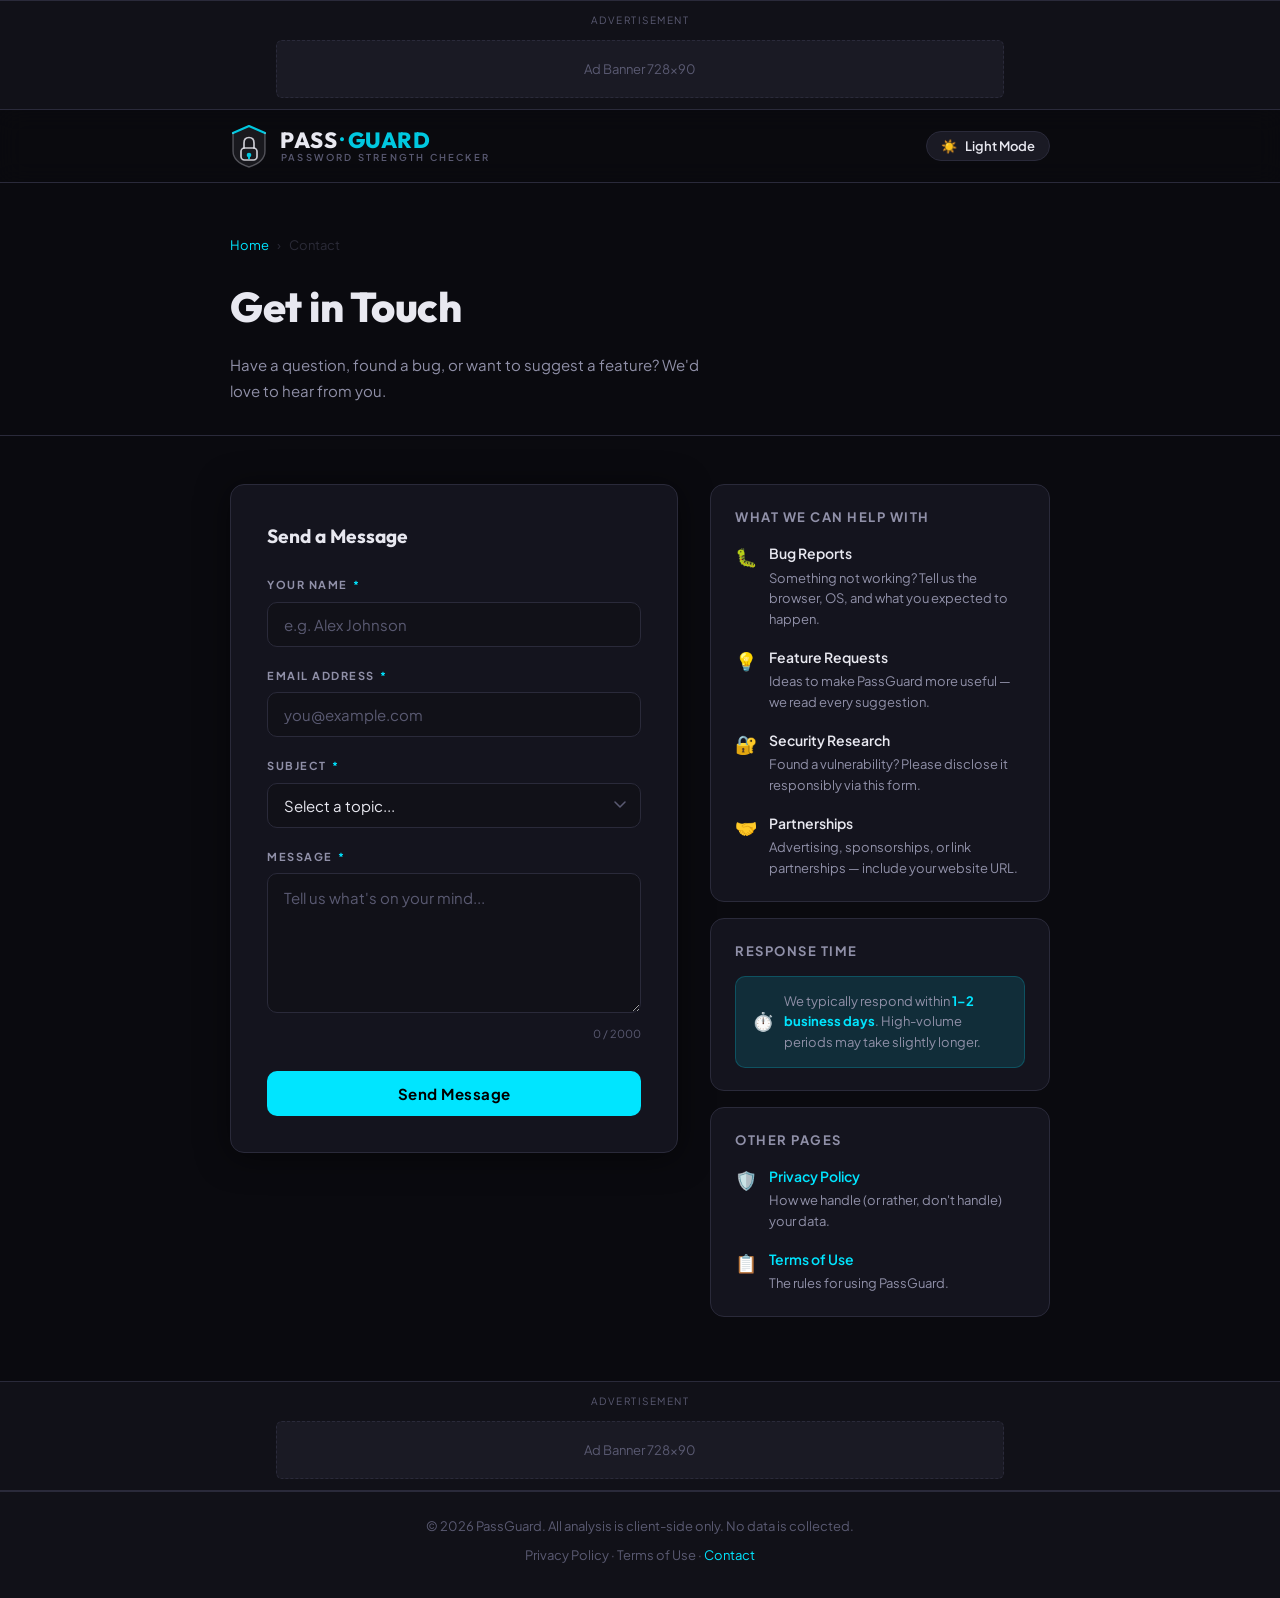
==== contact.html @ 0ef7ff5a "privacy, terms, contact" ====
<!DOCTYPE html>
<html lang="en">
<head>
  <meta charset="UTF-8" />
  <meta name="viewport" content="width=device-width, initial-scale=1.0" />
  <title>Contact – PassGuard Password Strength Checker</title>
  <meta name="description" content="Get in touch with the PassGuard team. Report bugs, suggest features, ask questions about password security, or enquire about partnerships." />
  <meta name="robots" content="index, follow" />
  <link rel="canonical" href="https://yoursite.com/contact.html" />

  <!-- Google Analytics -->
  <script async src="https://www.googletagmanager.com/gtag/js?id=G-XXXXXXXX"></script>
  <script>
    window.dataLayer = window.dataLayer || [];
    function gtag(){dataLayer.push(arguments);}
    gtag('js', new Date());
    gtag('config', 'G-XXXXXXXX');
  </script>

  <!-- Google AdSense -->
  <script async src="https://pagead2.googlesyndication.com/pagead/js/adsbygoogle.js?client=ca-pub-XXXXXXXX" crossorigin="anonymous"></script>

  <link rel="preconnect" href="https://fonts.googleapis.com" />
  <link rel="preconnect" href="https://fonts.gstatic.com" crossorigin />
  <link href="https://fonts.googleapis.com/css2?family=Outfit:wght@400;600;700;800&family=Plus+Jakarta+Sans:wght@400;500;600;700&display=swap" rel="stylesheet" />
  <link rel="icon" type="image/svg+xml" href="favicon.svg" />
  <link rel="stylesheet" href="style.css" />

  <style>
    .page-hero {
      padding: 52px 0 32px;
      border-bottom: 1px solid var(--card-border);
      margin-bottom: 48px;
    }
    .page-hero .breadcrumb {
      display: flex;
      align-items: center;
      gap: 8px;
      font-size: 13px;
      color: var(--text-3);
      margin-bottom: 18px;
      font-family: var(--font-main);
    }
    .page-hero .breadcrumb a { color: var(--accent); text-decoration: none; }
    .page-hero .breadcrumb a:hover { text-decoration: underline; }
    .page-hero .breadcrumb span { opacity: 0.4; }
    .page-title {
      font-family: var(--font-display);
      font-size: clamp(1.8rem, 4vw, 2.6rem);
      font-weight: 800;
      letter-spacing: -0.5px;
      color: var(--text);
      margin-bottom: 12px;
    }
    .page-subtitle {
      font-size: 15px;
      color: var(--text-2);
      max-width: 500px;
      line-height: 1.7;
    }

    .contact-layout {
      display: grid;
      grid-template-columns: 1fr 340px;
      gap: 32px;
      padding-bottom: 64px;
      align-items: start;
    }

    /* ── Contact Form ── */
    .contact-form-card {
      background: var(--card);
      border: 1px solid var(--card-border);
      border-radius: var(--radius);
      padding: 36px;
      box-shadow: var(--shadow);
    }
    .form-title {
      font-family: var(--font-display);
      font-size: 1.2rem;
      font-weight: 700;
      color: var(--text);
      margin-bottom: 24px;
    }
    .form-group {
      margin-bottom: 20px;
    }
    .form-label {
      display: block;
      font-size: 11px;
      font-weight: 700;
      text-transform: uppercase;
      letter-spacing: 1.5px;
      color: var(--text-2);
      font-family: var(--font-mono);
      margin-bottom: 8px;
    }
    .form-label .required { color: var(--accent); margin-left: 2px; }
    .form-input,
    .form-select,
    .form-textarea {
      width: 100%;
      background: var(--bg-2);
      border: 1.5px solid var(--card-border);
      border-radius: 10px;
      padding: 12px 16px;
      font-family: var(--font-main);
      font-size: 15px;
      color: var(--text);
      outline: none;
      transition: border-color 0.2s;
      appearance: none;
      -webkit-appearance: none;
    }
    .form-input::placeholder,
    .form-textarea::placeholder { color: var(--text-3); }
    .form-input:focus,
    .form-select:focus,
    .form-textarea:focus { border-color: var(--accent); }
    .form-textarea {
      resize: vertical;
      min-height: 140px;
      line-height: 1.6;
    }
    .form-select {
      cursor: pointer;
      background-image: url("data:image/svg+xml,%3Csvg xmlns='http://www.w3.org/2000/svg' width='12' height='8' fill='none'%3E%3Cpath d='M1 1l5 5 5-5' stroke='%235a5a72' stroke-width='1.5' stroke-linecap='round' stroke-linejoin='round'/%3E%3C/svg%3E");
      background-repeat: no-repeat;
      background-position: right 14px center;
      padding-right: 36px;
    }
    .form-select option { background: var(--card); color: var(--text); }

    .char-counter {
      font-size: 11px;
      color: var(--text-3);
      text-align: right;
      margin-top: 5px;
      font-family: var(--font-mono);
    }
    .char-counter.warn { color: var(--medium); }

    .form-submit {
      width: 100%;
      margin-top: 8px;
    }

    /* Success state */
    .form-success {
      display: none;
      text-align: center;
      padding: 32px 16px;
      animation: fadeIn 0.4s ease;
    }
    .form-success .success-icon {
      font-size: 48px;
      margin-bottom: 16px;
    }
    .form-success h3 {
      font-family: var(--font-display);
      font-size: 1.3rem;
      font-weight: 700;
      color: var(--text);
      margin-bottom: 10px;
    }
    .form-success p {
      font-size: 14px;
      color: var(--text-2);
      line-height: 1.7;
    }
    @keyframes fadeIn { from { opacity: 0; transform: translateY(8px); } to { opacity: 1; transform: translateY(0); } }

    /* ── Info Sidebar ── */
    .contact-sidebar {
      display: flex;
      flex-direction: column;
      gap: 16px;
    }
    .info-card {
      background: var(--card);
      border: 1px solid var(--card-border);
      border-radius: var(--radius);
      padding: 22px 24px;
    }
    .info-card-title {
      font-size: 13px;
      font-weight: 700;
      text-transform: uppercase;
      letter-spacing: 1.5px;
      color: var(--text-2);
      font-family: var(--font-mono);
      margin-bottom: 14px;
    }
    .info-item {
      display: flex;
      gap: 12px;
      align-items: flex-start;
      margin-bottom: 16px;
    }
    .info-item:last-child { margin-bottom: 0; }
    .info-icon {
      font-size: 18px;
      flex-shrink: 0;
      margin-top: 1px;
    }
    .info-item h4 {
      font-size: 14px;
      font-weight: 600;
      color: var(--text);
      margin-bottom: 3px;
    }
    .info-item p {
      font-size: 13px;
      color: var(--text-2);
      line-height: 1.6;
    }
    .info-item a { color: var(--accent); text-decoration: none; }
    .info-item a:hover { text-decoration: underline; }

    .response-time {
      background: var(--accent-dim);
      border: 1px solid rgba(0, 229, 255, 0.2);
      border-radius: 10px;
      padding: 14px 16px;
      display: flex;
      align-items: center;
      gap: 10px;
    }
    .response-time .rt-icon { font-size: 18px; }
    .response-time p {
      font-size: 13px;
      color: var(--text-2);
      margin: 0;
    }
    .response-time strong { color: var(--accent); }

    /* Responsive */
    @media (max-width: 680px) {
      .contact-layout {
        grid-template-columns: 1fr;
      }
      .contact-form-card { padding: 24px 18px; }
    }
  </style>
</head>
<body data-theme="dark">

  <!-- TOP AD -->
  <div class="ad-container ad-top">
    <div class="ad-label">Advertisement</div>
    <ins class="adsbygoogle" style="display:block" data-ad-client="ca-pub-XXXXXXXX" data-ad-slot="XXXXXXXXXX" data-ad-format="auto" data-full-width-responsive="true"></ins>
    <script>(adsbygoogle = window.adsbygoogle || []).push({});</script>
    <div class="ad-placeholder">Ad Banner 728×90</div>
  </div>

  <!-- HEADER -->
  <header class="site-header">
    <div class="container header-inner">
      <a href="index.html" class="logo" aria-label="PassGuard — go to homepage">
        <svg class="logo-icon-svg" width="38" height="44" viewBox="0 0 38 44" fill="none" xmlns="http://www.w3.org/2000/svg" aria-hidden="true">
          <path d="M3 9 L19 2 L35 9 L35 27 Q35 38 19 43 Q3 38 3 27 Z" fill="currentColor" opacity="0.07"/>
          <path d="M3 9 L19 2 L35 9" stroke="#00c8e0" stroke-width="2.2" stroke-linecap="round" stroke-linejoin="round"/>
          <path d="M3 9 L3 27 Q3 38 19 43 Q35 38 35 27 L35 9" stroke="currentColor" stroke-width="1.4" stroke-linecap="round" opacity="0.3"/>
          <rect x="11" y="24" width="16" height="12" rx="3.5" stroke="currentColor" stroke-width="1.7" stroke-linecap="round" fill="none" opacity="0.85"/>
          <path d="M14 24 L14 19 Q14 13.5 19 13.5 Q24 13.5 24 19 L24 24" stroke="currentColor" stroke-width="1.7" stroke-linecap="round" fill="none" opacity="0.85"/>
          <circle cx="19" cy="31" r="2.3" fill="#00c8e0"/>
          <rect x="18" y="32.5" width="2" height="2.8" rx="1" fill="#00c8e0"/>
        </svg>
        <div class="logo-text-block">
          <div class="logo-wordmark">
            <span class="logo-pass">PASS</span><span class="logo-dot">·</span><span class="logo-guard">GUARD</span>
          </div>
          <div class="logo-tagline">Password Strength Checker</div>
        </div>
      </a>
      <button class="theme-toggle" id="themeToggle" aria-label="Toggle dark/light mode">
        <span class="toggle-icon" id="toggleIcon">☀️</span>
        <span class="toggle-label" id="toggleLabel">Light Mode</span>
      </button>
    </div>
  </header>

  <!-- PAGE HERO -->
  <div class="page-hero">
    <div class="container">
      <div class="breadcrumb">
        <a href="index.html">Home</a>
        <span>›</span>
        <span>Contact</span>
      </div>
      <h1 class="page-title">Get in Touch</h1>
      <p class="page-subtitle">Have a question, found a bug, or want to suggest a feature? We'd love to hear from you.</p>
    </div>
  </div>

  <!-- CONTACT LAYOUT -->
  <main>
    <div class="container contact-layout">

      <!-- FORM -->
      <div class="contact-form-card">
        <h2 class="form-title">Send a Message</h2>

        <!-- The actual form — connects to Formspree, Netlify Forms, or similar -->
        <!-- Replace action="https://formspree.io/f/YOUR_ID" with your form endpoint -->
        <form id="contactForm" action="https://formspree.io/f/YOUR_FORM_ID" method="POST" novalidate>
          <!-- Honeypot anti-spam field (hidden) -->
          <input type="text" name="_gotcha" style="display:none" tabindex="-1" autocomplete="off" />

          <div class="form-group">
            <label class="form-label" for="fname">Your Name <span class="required">*</span></label>
            <input class="form-input" type="text" id="fname" name="name" placeholder="e.g. Alex Johnson" required autocomplete="name" />
          </div>

          <div class="form-group">
            <label class="form-label" for="femail">Email Address <span class="required">*</span></label>
            <input class="form-input" type="email" id="femail" name="email" placeholder="you@example.com" required autocomplete="email" />
          </div>

          <div class="form-group">
            <label class="form-label" for="fsubject">Subject <span class="required">*</span></label>
            <select class="form-select" id="fsubject" name="subject" required>
              <option value="" disabled selected>Select a topic...</option>
              <option value="bug">🐛 Bug Report</option>
              <option value="feature">💡 Feature Suggestion</option>
              <option value="security">🔐 Security Question</option>
              <option value="privacy">🛡️ Privacy Inquiry</option>
              <option value="partnership">🤝 Partnership / Advertising</option>
              <option value="press">📰 Press / Media</option>
              <option value="other">💬 Other</option>
            </select>
          </div>

          <div class="form-group">
            <label class="form-label" for="fmessage">Message <span class="required">*</span></label>
            <textarea class="form-textarea" id="fmessage" name="message" placeholder="Tell us what's on your mind..." required maxlength="2000" oninput="updateCounter(this)"></textarea>
            <div class="char-counter" id="charCounter">0 / 2000</div>
          </div>

          <button type="submit" class="btn btn-primary form-submit" id="submitBtn">
            Send Message
          </button>
        </form>

        <!-- Success message (shown after submission) -->
        <div class="form-success" id="formSuccess">
          <div class="success-icon">✅</div>
          <h3>Message Sent!</h3>
          <p>Thanks for reaching out. We'll get back to you within 1–2 business days.</p>
        </div>
      </div>

      <!-- SIDEBAR -->
      <aside class="contact-sidebar">

        <div class="info-card">
          <div class="info-card-title">What we can help with</div>
          <div class="info-item">
            <span class="info-icon">🐛</span>
            <div>
              <h4>Bug Reports</h4>
              <p>Something not working? Tell us the browser, OS, and what you expected to happen.</p>
            </div>
          </div>
          <div class="info-item">
            <span class="info-icon">💡</span>
            <div>
              <h4>Feature Requests</h4>
              <p>Ideas to make PassGuard more useful — we read every suggestion.</p>
            </div>
          </div>
          <div class="info-item">
            <span class="info-icon">🔐</span>
            <div>
              <h4>Security Research</h4>
              <p>Found a vulnerability? Please disclose it responsibly via this form.</p>
            </div>
          </div>
          <div class="info-item">
            <span class="info-icon">🤝</span>
            <div>
              <h4>Partnerships</h4>
              <p>Advertising, sponsorships, or link partnerships — include your website URL.</p>
            </div>
          </div>
        </div>

        <div class="info-card">
          <div class="info-card-title">Response Time</div>
          <div class="response-time">
            <span class="rt-icon">⏱️</span>
            <p>We typically respond within <strong>1–2 business days</strong>. High-volume periods may take slightly longer.</p>
          </div>
        </div>

        <div class="info-card">
          <div class="info-card-title">Other Pages</div>
          <div class="info-item">
            <span class="info-icon">🛡️</span>
            <div>
              <h4><a href="privacy.html">Privacy Policy</a></h4>
              <p>How we handle (or rather, don't handle) your data.</p>
            </div>
          </div>
          <div class="info-item">
            <span class="info-icon">📋</span>
            <div>
              <h4><a href="terms.html">Terms of Use</a></h4>
              <p>The rules for using PassGuard.</p>
            </div>
          </div>
        </div>

      </aside>

    </div>
  </main>

  <!-- BOTTOM AD -->
  <div class="ad-container ad-bottom">
    <div class="ad-label">Advertisement</div>
    <ins class="adsbygoogle" style="display:block" data-ad-client="ca-pub-XXXXXXXX" data-ad-slot="XXXXXXXXXX" data-ad-format="auto" data-full-width-responsive="true"></ins>
    <script>(adsbygoogle = window.adsbygoogle || []).push({});</script>
    <div class="ad-placeholder">Ad Banner 728×90</div>
  </div>

  <!-- FOOTER -->
  <footer class="site-footer">
    <div class="container footer-inner">
      <p>© <span id="year"></span> PassGuard. All analysis is client-side only. No data is collected.</p>
      <p class="footer-links">
        <a href="privacy.html">Privacy Policy</a> ·
        <a href="terms.html">Terms of Use</a> ·
        <a href="contact.html" style="color: var(--accent);">Contact</a>
      </p>
    </div>
  </footer>

  <script>
    document.getElementById('year').textContent = new Date().getFullYear();

    // Theme toggle
    const themeToggle = document.getElementById('themeToggle');
    const toggleIcon  = document.getElementById('toggleIcon');
    const toggleLabel = document.getElementById('toggleLabel');
    let currentTheme  = localStorage.getItem('theme') || 'dark';
    applyTheme(currentTheme);
    function applyTheme(theme) {
      document.body.setAttribute('data-theme', theme);
      toggleIcon.textContent  = theme === 'light' ? '🌙' : '☀️';
      toggleLabel.textContent = theme === 'light' ? 'Dark Mode' : 'Light Mode';
      currentTheme = theme;
      localStorage.setItem('theme', theme);
    }
    themeToggle.addEventListener('click', () => applyTheme(currentTheme === 'dark' ? 'light' : 'dark'));

    // Character counter
    function updateCounter(el) {
      const counter = document.getElementById('charCounter');
      const len = el.value.length;
      counter.textContent = len + ' / 2000';
      counter.classList.toggle('warn', len > 1800);
    }

    // Form submission — handles Formspree AJAX
    // If you use Netlify Forms, remove this script block and add
    // data-netlify="true" netlify-honeypot="_gotcha" to the <form> tag
    const form = document.getElementById('contactForm');
    const submitBtn = document.getElementById('submitBtn');
    const formSuccess = document.getElementById('formSuccess');

    form.addEventListener('submit', async (e) => {
      e.preventDefault();

      // Basic validation
      const name    = document.getElementById('fname').value.trim();
      const email   = document.getElementById('femail').value.trim();
      const subject = document.getElementById('fsubject').value;
      const message = document.getElementById('fmessage').value.trim();

      if (!name || !email || !subject || !message) {
        alert('Please fill in all required fields.');
        return;
      }
      if (!/^[^\s@]+@[^\s@]+\.[^\s@]+$/.test(email)) {
        alert('Please enter a valid email address.');
        return;
      }

      submitBtn.textContent = 'Sending…';
      submitBtn.disabled = true;

      try {
        const response = await fetch(form.action, {
          method: 'POST',
          body: new FormData(form),
          headers: { 'Accept': 'application/json' }
        });

        if (response.ok) {
          form.style.display = 'none';
          formSuccess.style.display = 'block';
          if (typeof gtag !== 'undefined') {
            gtag('event', 'contact_form_submitted', { event_category: 'engagement', event_label: subject });
          }
        } else {
          throw new Error('Server error');
        }
      } catch {
        submitBtn.textContent = 'Send Message';
        submitBtn.disabled = false;
        alert('Something went wrong. Please try again or email us directly.');
      }
    });
  </script>
</body>
</html>
---- style.css ----
/* ═══════════════════════════════════════
   PASSGUARD — CSS
   Theme: Industrial Precision
   Fonts: Outfit (display) + Plus Jakarta Sans (UI)
═══════════════════════════════════════ */

:root {
  --bg: #0a0a0f;
  --bg-2: #111118;
  --bg-3: #1a1a24;
  --card: #14141e;
  --card-border: #2a2a3a;
  --text: #e8e8f0;
  --text-2: #9090a8;
  --text-3: #5a5a72;
  --accent: #00e5ff;
  --accent-dim: rgba(0, 229, 255, 0.12);
  --accent-glow: rgba(0, 229, 255, 0.35);
  --weak: #ff4757;
  --medium: #ffa502;
  --strong: #2ed573;
  --vstrong: #00e5ff;
  --weak-bg: rgba(255, 71, 87, 0.12);
  --medium-bg: rgba(255, 165, 2, 0.12);
  --strong-bg: rgba(46, 213, 115, 0.12);
  --vstrong-bg: rgba(0, 229, 255, 0.12);
  --shadow: 0 4px 32px rgba(0,0,0,0.5);
  --radius: 14px;
  --font-main: 'Plus Jakarta Sans', sans-serif;
  --font-display: 'Outfit', sans-serif;
  --font-mono: 'Plus Jakarta Sans', sans-serif;
  --transition: 0.2s ease;
}

[data-theme="light"] {
  --bg: #f0f0f8;
  --bg-2: #e8e8f4;
  --bg-3: #dcdcec;
  --card: #ffffff;
  --card-border: #d0d0e4;
  --text: #14141e;
  --text-2: #4a4a5e;
  --text-3: #8a8aa0;
  --accent-dim: rgba(0, 100, 200, 0.08);
  --accent: #0055cc;
  --accent-glow: rgba(0, 85, 204, 0.25);
  --shadow: 0 4px 24px rgba(0,0,0,0.1);
}

*, *::before, *::after { box-sizing: border-box; margin: 0; padding: 0; }

html { scroll-behavior: smooth; }

body {
  font-family: var(--font-main);
  background: var(--bg);
  color: var(--text);
  line-height: 1.6;
  min-height: 100vh;
  transition: background 0.3s ease, color 0.3s ease;
}

.container {
  max-width: 860px;
  margin: 0 auto;
  padding: 0 20px;
}

/* ── AD CONTAINERS ─────────────────── */
.ad-container {
  background: var(--bg-2);
  border-top: 1px solid var(--card-border);
  border-bottom: 1px solid var(--card-border);
  text-align: center;
  padding: 10px 20px;
  min-height: 110px;
  display: flex;
  flex-direction: column;
  align-items: center;
  justify-content: center;
  gap: 6px;
}
.ad-label {
  font-size: 10px;
  text-transform: uppercase;
  letter-spacing: 1.5px;
  color: var(--text-3);
  font-family: var(--font-mono);
}
.ad-placeholder {
  background: var(--bg-3);
  border: 1px dashed var(--card-border);
  padding: 18px 40px;
  color: var(--text-3);
  font-family: var(--font-mono);
  font-size: 13px;
  border-radius: 6px;
  width: 100%;
  max-width: 728px;
}
.ad-container ins { width: 100%; max-width: 728px; }
/* Hide real AdSense when placeholder is showing (remove in production) */
.ad-container ins:empty { display: none; }

/* ── HEADER ────────────────────────── */
.site-header {
  position: sticky;
  top: 0;
  z-index: 100;
  background: rgba(10, 10, 15, 0.9);
  backdrop-filter: blur(12px);
  border-bottom: 1px solid var(--card-border);
}
[data-theme="light"] .site-header {
  background: rgba(240, 240, 248, 0.92);
}
.header-inner {
  display: flex;
  align-items: center;
  justify-content: space-between;
  padding: 14px 20px;
}
.logo {
  display: flex;
  align-items: center;
  gap: 12px;
  cursor: default;
  user-select: none;
  color: var(--text);
  text-decoration: none;
}
.logo-icon-svg {
  color: var(--text);
  flex-shrink: 0;
  display: block;
}
.logo-text-block {
  display: flex;
  flex-direction: column;
  gap: 2px;
  line-height: 1;
}
.logo-wordmark {
  display: flex;
  align-items: baseline;
  gap: 0;
  font-family: var(--font-display);
  font-weight: 800;
  font-size: 22px;
  letter-spacing: 0.5px;
  line-height: 1;
}
.logo-pass  { color: var(--text); }
.logo-dot   { color: #00c8e0; margin: 0 3px; font-size: 20px; line-height: 1; position: relative; top: -1px; }
.logo-guard { color: #00c8e0; }
.logo-tagline {
  font-family: var(--font-main);
  font-size: 9.5px;
  font-weight: 600;
  letter-spacing: 2.2px;
  text-transform: uppercase;
  color: var(--text-3);
  padding-left: 1px;
}
.theme-toggle {
  display: flex;
  align-items: center;
  gap: 8px;
  background: var(--bg-3);
  border: 1px solid var(--card-border);
  border-radius: 50px;
  padding: 6px 14px;
  cursor: pointer;
  color: var(--text);
  font-family: var(--font-main);
  font-size: 13px;
  font-weight: 600;
  transition: var(--transition);
}
.theme-toggle:hover { border-color: var(--accent); }

/* ── HERO ──────────────────────────── */
.hero {
  padding: 52px 0 24px;
  text-align: center;
}
.hero-badge {
  display: inline-block;
  background: var(--accent-dim);
  border: 1px solid var(--accent);
  color: var(--accent);
  font-family: var(--font-mono);
  font-size: 11px;
  letter-spacing: 2px;
  text-transform: uppercase;
  padding: 4px 14px;
  border-radius: 50px;
  margin-bottom: 18px;
}
.hero-title {
  font-size: clamp(2rem, 5vw, 3.2rem);
  font-weight: 800;
  line-height: 1.15;
  letter-spacing: -1px;
  margin-bottom: 16px;
  font-family: var(--font-display);
}
.accent { color: var(--accent); }
.hero-subtitle {
  font-size: 1.05rem;
  color: var(--text-2);
  max-width: 560px;
  margin: 0 auto;
}

/* ── MAIN TOOL CARD ────────────────── */
.main-content { padding: 8px 0 48px; }
.tool-card {
  background: var(--card);
  border: 1px solid var(--card-border);
  border-radius: var(--radius);
  padding: 32px;
  box-shadow: var(--shadow);
}

/* ── INPUT ─────────────────────────── */
.input-label {
  display: block;
  font-size: 12px;
  font-weight: 700;
  text-transform: uppercase;
  letter-spacing: 1.5px;
  color: var(--text-2);
  font-family: var(--font-mono);
  margin-bottom: 10px;
}
.input-wrapper {
  position: relative;
  display: flex;
  align-items: center;
}
.password-input {
  width: 100%;
  background: var(--bg-2);
  border: 1.5px solid var(--card-border);
  border-radius: 10px;
  padding: 14px 50px 14px 16px;
  font-family: var(--font-mono);
  font-size: 16px;
  color: var(--text);
  outline: none;
  transition: border-color 0.2s;
}
.password-input:focus { border-color: var(--accent); }
.password-input::placeholder { color: var(--text-3); }
.icon-btn {
  position: absolute;
  right: 14px;
  background: none;
  border: none;
  cursor: pointer;
  color: var(--text-2);
  padding: 4px;
  transition: color 0.2s;
}
.icon-btn:hover { color: var(--accent); }
.char-count {
  font-family: var(--font-mono);
  font-size: 12px;
  color: var(--text-3);
  margin-top: 6px;
  text-align: right;
}

/* ── STRENGTH METER ────────────────── */
.strength-section {
  margin-top: 24px;
  animation: fadeIn 0.3s ease;
}
@keyframes fadeIn { from { opacity: 0; transform: translateY(8px); } to { opacity: 1; transform: translateY(0); } }
.meter-header {
  display: flex;
  align-items: center;
  justify-content: space-between;
  margin-bottom: 10px;
}
.meter-label {
  font-size: 12px;
  font-weight: 700;
  text-transform: uppercase;
  letter-spacing: 1.5px;
  color: var(--text-2);
  font-family: var(--font-mono);
}
.strength-badge {
  font-family: var(--font-mono);
  font-size: 13px;
  font-weight: 700;
  padding: 3px 12px;
  border-radius: 50px;
  letter-spacing: 1px;
  text-transform: uppercase;
  transition: all 0.3s;
}
.badge-weak   { background: var(--weak-bg);   color: var(--weak);   border: 1px solid var(--weak); }
.badge-medium { background: var(--medium-bg); color: var(--medium); border: 1px solid var(--medium); }
.badge-strong { background: var(--strong-bg); color: var(--strong); border: 1px solid var(--strong); }
.badge-vstrong{ background: var(--vstrong-bg);color: var(--vstrong);border: 1px solid var(--vstrong); }

.meter-bar {
  height: 6px;
  background: var(--bg-3);
  border-radius: 10px;
  overflow: hidden;
  margin-bottom: 20px;
}
.meter-fill {
  height: 100%;
  border-radius: 10px;
  width: 0%;
  transition: width 0.5s cubic-bezier(0.4, 0, 0.2, 1), background 0.3s;
}

/* ── STATS GRID ────────────────────── */
.stats-grid {
  display: grid;
  grid-template-columns: repeat(2, 1fr);
  gap: 12px;
  margin-bottom: 20px;
}
.stat-card {
  background: var(--bg-2);
  border: 1px solid var(--card-border);
  border-radius: 10px;
  padding: 14px 16px;
  display: flex;
  align-items: center;
  gap: 12px;
}
.stat-icon { font-size: 20px; flex-shrink: 0; }
.stat-label {
  font-family: var(--font-mono);
  font-size: 10px;
  text-transform: uppercase;
  letter-spacing: 1px;
  color: var(--text-3);
}
.stat-value {
  font-family: var(--font-mono);
  font-size: 14px;
  font-weight: 700;
  color: var(--text);
  margin-top: 2px;
}

/* ── ISSUES & SUGGESTIONS ──────────── */
.section-title {
  font-size: 13px;
  font-weight: 700;
  text-transform: uppercase;
  letter-spacing: 1.5px;
  color: var(--text-2);
  font-family: var(--font-mono);
  margin-bottom: 12px;
}
.issues-section, .suggestions-section { margin-bottom: 20px; }
.issues-list, .suggestions-list { list-style: none; display: flex; flex-direction: column; gap: 8px; }
.issues-list li {
  background: rgba(255, 71, 87, 0.08);
  border: 1px solid rgba(255, 71, 87, 0.25);
  border-radius: 8px;
  padding: 10px 14px;
  font-size: 14px;
  color: var(--text);
  display: flex;
  align-items: center;
  gap: 8px;
}
.issues-list li::before { content: "⚠"; color: var(--weak); font-size: 13px; }
.suggestions-list li {
  background: var(--accent-dim);
  border: 1px solid rgba(0, 229, 255, 0.2);
  border-radius: 8px;
  padding: 10px 14px;
  font-size: 14px;
  color: var(--text);
  display: flex;
  align-items: flex-start;
  gap: 8px;
}
.suggestions-list li::before { content: "→"; color: var(--accent); font-weight: 700; }

/* ── CHECKLIST ─────────────────────── */
.checklist-section { margin-top: 4px; }
.checklist {
  display: grid;
  grid-template-columns: repeat(auto-fill, minmax(200px, 1fr));
  gap: 8px;
}
.check-item {
  font-size: 13px;
  color: var(--text-2);
  font-family: var(--font-mono);
  padding: 8px 12px;
  border-radius: 8px;
  background: var(--bg-2);
  border: 1px solid var(--card-border);
  transition: all 0.2s;
  display: flex;
  align-items: center;
  gap: 8px;
}
.check-item.pass {
  color: var(--strong);
  background: rgba(46, 213, 115, 0.08);
  border-color: rgba(46, 213, 115, 0.3);
}
.check-item.fail {
  color: var(--weak);
  background: var(--weak-bg);
  border-color: rgba(255, 71, 87, 0.3);
}
.check-icon { font-size: 14px; }

/* ── GENERATOR ─────────────────────── */
.generator-section {
  margin-top: 28px;
  padding-top: 28px;
  border-top: 1px solid var(--card-border);
}
.generator-header { margin-bottom: 16px; }
.generator-options { display: flex; flex-direction: column; gap: 14px; margin-bottom: 16px; }
.option-row { display: flex; align-items: center; justify-content: space-between; gap: 16px; }
.option-label {
  font-size: 13px;
  font-family: var(--font-mono);
  color: var(--text-2);
  white-space: nowrap;
}
.slider {
  flex: 1;
  -webkit-appearance: none;
  height: 4px;
  background: var(--bg-3);
  border-radius: 10px;
  outline: none;
}
.slider::-webkit-slider-thumb {
  -webkit-appearance: none;
  width: 18px;
  height: 18px;
  background: var(--accent);
  border-radius: 50%;
  cursor: pointer;
  transition: transform 0.2s;
}
.slider::-webkit-slider-thumb:hover { transform: scale(1.2); }
.option-checkboxes {
  display: flex;
  flex-wrap: wrap;
  gap: 12px;
}
.checkbox-label {
  display: flex;
  align-items: center;
  gap: 6px;
  font-size: 13px;
  font-family: var(--font-mono);
  color: var(--text-2);
  cursor: pointer;
}
.checkbox-label input[type="checkbox"] {
  accent-color: var(--accent);
  width: 15px;
  height: 15px;
}
.generated-output {
  background: var(--bg-2);
  border: 1px solid var(--card-border);
  border-radius: 10px;
  padding: 14px 16px;
  display: flex;
  align-items: center;
  justify-content: space-between;
  gap: 12px;
  margin-bottom: 12px;
  animation: fadeIn 0.2s ease;
  flex-wrap: wrap;
}
.generated-password {
  font-family: var(--font-mono);
  font-size: 14px;
  color: var(--accent);
  word-break: break-all;
  flex: 1;
}
.gen-actions { display: flex; gap: 8px; }

/* ── BUTTONS ───────────────────────── */
.btn {
  font-family: var(--font-main);
  font-weight: 700;
  font-size: 14px;
  padding: 11px 22px;
  border-radius: 10px;
  cursor: pointer;
  border: none;
  transition: all 0.2s;
  white-space: nowrap;
}
.btn-primary {
  background: var(--accent);
  color: #000;
  width: 100%;
  font-size: 15px;
  padding: 13px;
  letter-spacing: 0.5px;
}
.btn-primary:hover { opacity: 0.85; transform: translateY(-1px); }
.btn-ghost {
  background: var(--bg-3);
  color: var(--text);
  border: 1px solid var(--card-border);
  font-size: 13px;
  padding: 8px 14px;
}
.btn-ghost:hover { border-color: var(--accent); color: var(--accent); }

/* ── TOAST ─────────────────────────── */
.toast {
  position: fixed;
  bottom: 24px;
  right: 24px;
  background: var(--strong);
  color: #000;
  font-family: var(--font-mono);
  font-size: 14px;
  font-weight: 700;
  padding: 12px 20px;
  border-radius: 10px;
  opacity: 0;
  transform: translateY(10px);
  transition: all 0.3s;
  pointer-events: none;
  z-index: 1000;
}
.toast.show { opacity: 1; transform: translateY(0); }

/* ── SEO CONTENT ───────────────────── */
.seo-content { padding: 48px 0 64px; }
.content-card {
  background: var(--card);
  border: 1px solid var(--card-border);
  border-radius: var(--radius);
  padding: 36px;
  margin-bottom: 24px;
}
.content-card h2 {
  font-size: 1.6rem;
  font-weight: 800;
  letter-spacing: -0.3px;
  margin-bottom: 16px;
  color: var(--text);
  font-family: var(--font-display);
}
.content-card p {
  color: var(--text-2);
  margin-bottom: 14px;
  font-size: 15px;
  line-height: 1.75;
}
.content-card strong { color: var(--text); }

/* Table */
.strength-table { overflow-x: auto; margin-top: 20px; }
table { width: 100%; border-collapse: collapse; font-size: 14px; }
th { background: var(--bg-3); padding: 10px 14px; text-align: left; font-family: var(--font-mono); font-size: 11px; text-transform: uppercase; letter-spacing: 1px; color: var(--text-2); border: 1px solid var(--card-border); }
td { padding: 10px 14px; border: 1px solid var(--card-border); color: var(--text-2); }
tr:nth-child(even) td { background: var(--bg-2); }
.badge { font-family: var(--font-mono); font-size: 12px; padding: 2px 10px; border-radius: 4px; font-weight: 700; }
.badge.weak   { background: var(--weak-bg);   color: var(--weak); }
.badge.medium { background: var(--medium-bg); color: var(--medium); }
.badge.strong { background: var(--strong-bg); color: var(--strong); }
.badge.vstrong{ background: var(--vstrong-bg);color: var(--vstrong); }

/* Attack grid */
.attack-grid {
  display: grid;
  grid-template-columns: repeat(auto-fill, minmax(240px, 1fr));
  gap: 16px;
  margin-top: 16px;
}
.attack-card {
  background: var(--bg-2);
  border: 1px solid var(--card-border);
  border-radius: 10px;
  padding: 20px;
}
.attack-icon { font-size: 26px; margin-bottom: 10px; }
.attack-card h3 { font-size: 15px; font-weight: 700; margin-bottom: 8px; color: var(--text); }
.attack-card p { font-size: 13px; color: var(--text-2); margin: 0; }

/* Tips */
.tips-list { display: flex; flex-direction: column; gap: 16px; margin-top: 8px; }
.tip-item { display: flex; gap: 20px; align-items: flex-start; }
.tip-num {
  font-family: var(--font-mono);
  font-size: 24px;
  font-weight: 700;
  color: var(--accent);
  opacity: 0.4;
  flex-shrink: 0;
  min-width: 34px;
  line-height: 1.3;
}
.tip-body h3 { font-size: 15px; font-weight: 700; margin-bottom: 4px; color: var(--text); }
.tip-body p { font-size: 14px; color: var(--text-2); margin: 0; }
.tip-body code {
  font-family: var(--font-mono);
  font-size: 13px;
  background: var(--accent-dim);
  color: var(--accent);
  padding: 1px 6px;
  border-radius: 4px;
}

/* FAQ */
.faq-list { display: flex; flex-direction: column; gap: 12px; margin-top: 4px; }
.faq-item {
  background: var(--bg-2);
  border: 1px solid var(--card-border);
  border-radius: 10px;
  padding: 18px 20px;
}
.faq-item h3 { font-size: 15px; font-weight: 700; margin-bottom: 8px; color: var(--text); }
.faq-item p { font-size: 14px; color: var(--text-2); margin: 0; }

/* ad-inline */
.ad-inline { margin: 24px 0; border-radius: var(--radius); overflow: hidden; }

/* ── FOOTER ────────────────────────── */
.site-footer {
  background: var(--bg-2);
  border-top: 1px solid var(--card-border);
  padding: 24px 0;
}
.footer-inner { text-align: center; }
.footer-inner p { font-size: 13px; color: var(--text-3); margin-bottom: 8px; }
.footer-links a { color: var(--text-3); text-decoration: none; }
.footer-links a:hover { color: var(--accent); }

/* ── RESPONSIVE ────────────────────── */
@media (max-width: 600px) {
  .tool-card { padding: 20px 16px; }
  .stats-grid { grid-template-columns: 1fr 1fr; }
  .hero-title { font-size: 2rem; }
  .content-card { padding: 24px 18px; }
  .attack-grid { grid-template-columns: 1fr; }
  .checklist { grid-template-columns: 1fr; }
  .option-row { flex-direction: column; align-items: flex-start; }
  .slider { width: 100%; }
  .generated-output { flex-direction: column; }
  .tip-num { font-size: 18px; min-width: 28px; }
}
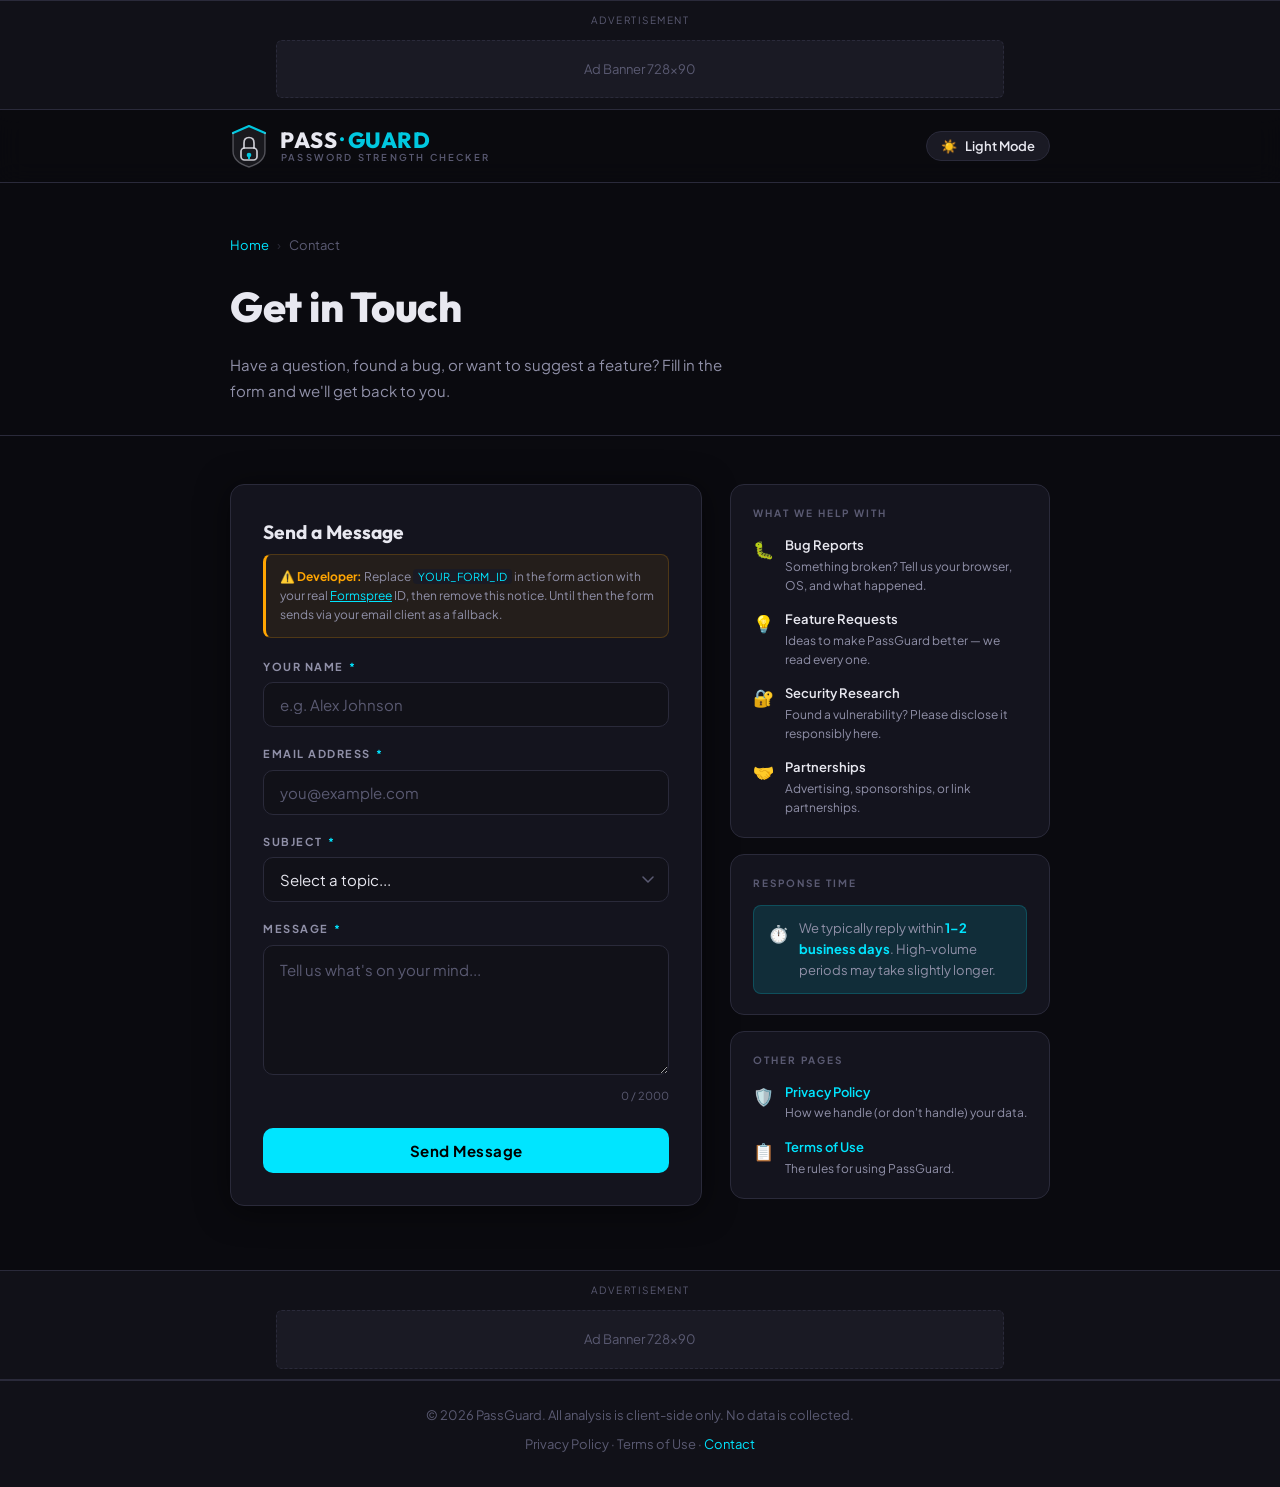
==== commit 33c960ed: "update footer" ====
--- a/contact.html
+++ b/contact.html
@@ -4,11 +4,10 @@
   <meta charset="UTF-8" />
   <meta name="viewport" content="width=device-width, initial-scale=1.0" />
   <title>Contact – PassGuard Password Strength Checker</title>
-  <meta name="description" content="Get in touch with the PassGuard team. Report bugs, suggest features, ask questions about password security, or enquire about partnerships." />
+  <meta name="description" content="Get in touch with the PassGuard team. Report bugs, suggest features, or ask questions about password security." />
   <meta name="robots" content="index, follow" />
   <link rel="canonical" href="https://yoursite.com/contact.html" />
 
-  <!-- Google Analytics -->
   <script async src="https://www.googletagmanager.com/gtag/js?id=G-XXXXXXXX"></script>
   <script>
     window.dataLayer = window.dataLayer || [];
@@ -16,8 +15,6 @@
     gtag('js', new Date());
     gtag('config', 'G-XXXXXXXX');
   </script>
-
-  <!-- Google AdSense -->
   <script async src="https://pagead2.googlesyndication.com/pagead/js/adsbygoogle.js?client=ca-pub-XXXXXXXX" crossorigin="anonymous"></script>
 
   <link rel="preconnect" href="https://fonts.googleapis.com" />
@@ -32,18 +29,17 @@
       border-bottom: 1px solid var(--card-border);
       margin-bottom: 48px;
     }
-    .page-hero .breadcrumb {
+    .breadcrumb {
       display: flex;
       align-items: center;
       gap: 8px;
       font-size: 13px;
       color: var(--text-3);
       margin-bottom: 18px;
-      font-family: var(--font-main);
-    }
-    .page-hero .breadcrumb a { color: var(--accent); text-decoration: none; }
-    .page-hero .breadcrumb a:hover { text-decoration: underline; }
-    .page-hero .breadcrumb span { opacity: 0.4; }
+    }
+    .breadcrumb a { color: var(--accent); text-decoration: none; }
+    .breadcrumb a:hover { text-decoration: underline; }
+    .breadcrumb .sep { opacity: 0.4; }
     .page-title {
       font-family: var(--font-display);
       font-size: clamp(1.8rem, 4vw, 2.6rem);
@@ -61,18 +57,18 @@
 
     .contact-layout {
       display: grid;
-      grid-template-columns: 1fr 340px;
-      gap: 32px;
+      grid-template-columns: 1fr 320px;
+      gap: 28px;
       padding-bottom: 64px;
       align-items: start;
     }
 
-    /* ── Contact Form ── */
+    /* ── Form Card ── */
     .contact-form-card {
       background: var(--card);
       border: 1px solid var(--card-border);
       border-radius: var(--radius);
-      padding: 36px;
+      padding: 32px;
       box-shadow: var(--shadow);
     }
     .form-title {
@@ -80,11 +76,18 @@
       font-size: 1.2rem;
       font-weight: 700;
       color: var(--text);
+      margin-bottom: 6px;
+    }
+    .form-subtitle {
+      font-size: 13px;
+      color: var(--text-3);
       margin-bottom: 24px;
-    }
-    .form-group {
-      margin-bottom: 20px;
-    }
+      line-height: 1.5;
+    }
+    .form-subtitle a { color: var(--accent); text-decoration: none; }
+    .form-subtitle a:hover { text-decoration: underline; }
+
+    .form-group { margin-bottom: 18px; }
     .form-label {
       display: block;
       font-size: 11px;
@@ -93,12 +96,11 @@
       letter-spacing: 1.5px;
       color: var(--text-2);
       font-family: var(--font-mono);
-      margin-bottom: 8px;
-    }
-    .form-label .required { color: var(--accent); margin-left: 2px; }
-    .form-input,
-    .form-select,
-    .form-textarea {
+      margin-bottom: 7px;
+    }
+    .form-label .req { color: var(--accent); margin-left: 2px; }
+
+    .form-input, .form-select, .form-textarea {
       width: 100%;
       background: var(--bg-2);
       border: 1.5px solid var(--card-border);
@@ -108,29 +110,39 @@
       font-size: 15px;
       color: var(--text);
       outline: none;
-      transition: border-color 0.2s;
+      transition: border-color 0.2s, box-shadow 0.2s;
       appearance: none;
       -webkit-appearance: none;
     }
-    .form-input::placeholder,
-    .form-textarea::placeholder { color: var(--text-3); }
-    .form-input:focus,
-    .form-select:focus,
-    .form-textarea:focus { border-color: var(--accent); }
-    .form-textarea {
-      resize: vertical;
-      min-height: 140px;
-      line-height: 1.6;
-    }
+    .form-input::placeholder, .form-textarea::placeholder { color: var(--text-3); }
+    .form-input:focus, .form-select:focus, .form-textarea:focus {
+      border-color: var(--accent);
+      box-shadow: 0 0 0 3px var(--accent-dim);
+    }
+    /* Error state */
+    .form-input.error, .form-select.error, .form-textarea.error {
+      border-color: var(--weak);
+      box-shadow: 0 0 0 3px rgba(255,71,87,0.12);
+    }
+    .field-error {
+      display: none;
+      font-size: 12px;
+      color: var(--weak);
+      margin-top: 5px;
+      font-family: var(--font-main);
+    }
+    .field-error.show { display: block; }
+
     .form-select {
       cursor: pointer;
       background-image: url("data:image/svg+xml,%3Csvg xmlns='http://www.w3.org/2000/svg' width='12' height='8' fill='none'%3E%3Cpath d='M1 1l5 5 5-5' stroke='%235a5a72' stroke-width='1.5' stroke-linecap='round' stroke-linejoin='round'/%3E%3C/svg%3E");
       background-repeat: no-repeat;
       background-position: right 14px center;
-      padding-right: 36px;
+      padding-right: 38px;
     }
     .form-select option { background: var(--card); color: var(--text); }
 
+    .form-textarea { resize: vertical; min-height: 130px; line-height: 1.6; }
     .char-counter {
       font-size: 11px;
       color: var(--text-3);
@@ -140,106 +152,110 @@
     }
     .char-counter.warn { color: var(--medium); }
 
-    .form-submit {
+    /* ── Inline error/success banners ── */
+    .form-banner {
+      display: none;
+      border-radius: 10px;
+      padding: 14px 16px;
+      font-size: 14px;
+      line-height: 1.6;
+      margin-bottom: 18px;
+      align-items: flex-start;
+      gap: 10px;
+    }
+    .form-banner.show { display: flex; }
+    .form-banner.banner-error {
+      background: var(--weak-bg);
+      border: 1px solid rgba(255,71,87,0.3);
+      color: var(--text);
+    }
+    .form-banner.banner-success {
+      background: var(--strong-bg);
+      border: 1px solid rgba(46,213,115,0.3);
+      color: var(--text);
+    }
+    .banner-icon { font-size: 18px; flex-shrink: 0; margin-top: 1px; }
+    .banner-text strong { display: block; margin-bottom: 2px; }
+
+    .btn-submit {
       width: 100%;
-      margin-top: 8px;
-    }
-
-    /* Success state */
-    .form-success {
-      display: none;
-      text-align: center;
-      padding: 32px 16px;
-      animation: fadeIn 0.4s ease;
-    }
-    .form-success .success-icon {
-      font-size: 48px;
-      margin-bottom: 16px;
-    }
-    .form-success h3 {
-      font-family: var(--font-display);
-      font-size: 1.3rem;
-      font-weight: 700;
-      color: var(--text);
-      margin-bottom: 10px;
-    }
-    .form-success p {
-      font-size: 14px;
-      color: var(--text-2);
-      line-height: 1.7;
-    }
-    @keyframes fadeIn { from { opacity: 0; transform: translateY(8px); } to { opacity: 1; transform: translateY(0); } }
-
-    /* ── Info Sidebar ── */
-    .contact-sidebar {
-      display: flex;
-      flex-direction: column;
-      gap: 16px;
-    }
+      margin-top: 6px;
+      position: relative;
+      transition: opacity 0.2s, transform 0.15s;
+    }
+    .btn-submit:disabled {
+      opacity: 0.65;
+      cursor: not-allowed;
+      transform: none;
+    }
+
+    /* ── Sidebar ── */
+    .contact-sidebar { display: flex; flex-direction: column; gap: 16px; }
     .info-card {
       background: var(--card);
       border: 1px solid var(--card-border);
       border-radius: var(--radius);
-      padding: 22px 24px;
+      padding: 20px 22px;
     }
     .info-card-title {
-      font-size: 13px;
+      font-size: 10px;
       font-weight: 700;
       text-transform: uppercase;
-      letter-spacing: 1.5px;
-      color: var(--text-2);
+      letter-spacing: 2px;
+      color: var(--text-3);
       font-family: var(--font-mono);
       margin-bottom: 14px;
     }
     .info-item {
       display: flex;
-      gap: 12px;
+      gap: 11px;
       align-items: flex-start;
-      margin-bottom: 16px;
+      margin-bottom: 14px;
     }
     .info-item:last-child { margin-bottom: 0; }
-    .info-icon {
-      font-size: 18px;
-      flex-shrink: 0;
-      margin-top: 1px;
-    }
-    .info-item h4 {
-      font-size: 14px;
-      font-weight: 600;
-      color: var(--text);
-      margin-bottom: 3px;
-    }
-    .info-item p {
-      font-size: 13px;
+    .info-icon { font-size: 17px; flex-shrink: 0; margin-top: 1px; }
+    .info-item h4 { font-size: 13px; font-weight: 600; color: var(--text); margin-bottom: 2px; }
+    .info-item p  { font-size: 12px; color: var(--text-2); line-height: 1.55; }
+    .info-item a  { color: var(--accent); text-decoration: none; }
+    .info-item a:hover { text-decoration: underline; }
+
+    .response-box {
+      background: var(--accent-dim);
+      border: 1px solid rgba(0,229,255,0.18);
+      border-radius: 8px;
+      padding: 12px 14px;
+      display: flex;
+      align-items: flex-start;
+      gap: 10px;
+    }
+    .response-box p { font-size: 13px; color: var(--text-2); margin: 0; line-height: 1.6; }
+    .response-box strong { color: var(--accent); }
+
+    /* ── Backend setup note ── */
+    .setup-note {
+      background: rgba(255,165,2,0.07);
+      border: 1px solid rgba(255,165,2,0.2);
+      border-left: 3px solid #ffa502;
+      border-radius: 8px;
+      padding: 12px 14px;
+      font-size: 12px;
       color: var(--text-2);
       line-height: 1.6;
-    }
-    .info-item a { color: var(--accent); text-decoration: none; }
-    .info-item a:hover { text-decoration: underline; }
-
-    .response-time {
-      background: var(--accent-dim);
-      border: 1px solid rgba(0, 229, 255, 0.2);
-      border-radius: 10px;
-      padding: 14px 16px;
-      display: flex;
-      align-items: center;
-      gap: 10px;
-    }
-    .response-time .rt-icon { font-size: 18px; }
-    .response-time p {
-      font-size: 13px;
-      color: var(--text-2);
-      margin: 0;
-    }
-    .response-time strong { color: var(--accent); }
-
-    /* Responsive */
+      margin-bottom: 20px;
+    }
+    .setup-note strong { color: #ffa502; }
+    .setup-note code {
+      font-family: var(--font-mono);
+      font-size: 11px;
+      background: var(--bg-3);
+      padding: 1px 5px;
+      border-radius: 4px;
+      color: var(--accent);
+    }
+
     @media (max-width: 680px) {
-      .contact-layout {
-        grid-template-columns: 1fr;
-      }
-      .contact-form-card { padding: 24px 18px; }
+      .contact-layout { grid-template-columns: 1fr; }
+      .contact-form-card { padding: 20px 16px; }
     }
   </style>
 </head>
@@ -285,15 +301,15 @@
     <div class="container">
       <div class="breadcrumb">
         <a href="index.html">Home</a>
-        <span>›</span>
+        <span class="sep">›</span>
         <span>Contact</span>
       </div>
       <h1 class="page-title">Get in Touch</h1>
-      <p class="page-subtitle">Have a question, found a bug, or want to suggest a feature? We'd love to hear from you.</p>
+      <p class="page-subtitle">Have a question, found a bug, or want to suggest a feature? Fill in the form and we'll get back to you.</p>
     </div>
   </div>
 
-  <!-- CONTACT LAYOUT -->
+  <!-- MAIN -->
   <main>
     <div class="container contact-layout">
 
@@ -301,95 +317,127 @@
       <div class="contact-form-card">
         <h2 class="form-title">Send a Message</h2>
 
-        <!-- The actual form — connects to Formspree, Netlify Forms, or similar -->
-        <!-- Replace action="https://formspree.io/f/YOUR_ID" with your form endpoint -->
+        <!-- ── DEVELOPER NOTE (remove after setting up backend) ──
+             Option A — Formspree (free, no account needed for basic use):
+               1. Go to https://formspree.io → New Form → copy your form ID
+               2. Replace YOUR_FORM_ID below with the real ID  e.g. xrgvkpqz
+               3. Remove the .setup-note div below
+
+             Option B — Netlify Forms (free, works if hosted on Netlify):
+               1. Add  data-netlify="true"  to the <form> tag
+               2. Remove the fetch() logic in the script — Netlify handles it
+               3. Remove the .setup-note div below
+
+             Option C — EmailJS (free tier, no server needed):
+               1. https://www.emailjs.com → create template → get public key
+               2. Replace the fetch block with EmailJS.sendForm()
+        ── -->
+
+        <div class="setup-note" id="setupNote">
+          ⚠️ <strong>Developer:</strong> Replace <code>YOUR_FORM_ID</code> in the form action with your real
+          <a href="https://formspree.io" target="_blank" rel="noopener" style="color:var(--accent);">Formspree</a> ID,
+          then remove this notice. Until then the form sends via your email client as a fallback.
+        </div>
+
+        <!-- Inline banner (replaces browser alert) -->
+        <div class="form-banner banner-error" id="bannerError" role="alert">
+          <span class="banner-icon">⚠️</span>
+          <div class="banner-text">
+            <strong>Please fix the following:</strong>
+            <span id="bannerErrorMsg">All fields are required.</span>
+          </div>
+        </div>
+        <div class="form-banner banner-success" id="bannerSuccess" role="status">
+          <span class="banner-icon">✅</span>
+          <div class="banner-text">
+            <strong>Message sent!</strong>
+            Thanks for reaching out. We'll get back to you within 1–2 business days.
+          </div>
+        </div>
+
         <form id="contactForm" action="https://formspree.io/f/YOUR_FORM_ID" method="POST" novalidate>
-          <!-- Honeypot anti-spam field (hidden) -->
           <input type="text" name="_gotcha" style="display:none" tabindex="-1" autocomplete="off" />
 
           <div class="form-group">
-            <label class="form-label" for="fname">Your Name <span class="required">*</span></label>
-            <input class="form-input" type="text" id="fname" name="name" placeholder="e.g. Alex Johnson" required autocomplete="name" />
+            <label class="form-label" for="fname">Your Name <span class="req">*</span></label>
+            <input class="form-input" type="text" id="fname" name="name" placeholder="e.g. Alex Johnson" autocomplete="name" />
+            <div class="field-error" id="err-name">Please enter your name.</div>
           </div>
 
           <div class="form-group">
-            <label class="form-label" for="femail">Email Address <span class="required">*</span></label>
-            <input class="form-input" type="email" id="femail" name="email" placeholder="you@example.com" required autocomplete="email" />
+            <label class="form-label" for="femail">Email Address <span class="req">*</span></label>
+            <input class="form-input" type="email" id="femail" name="email" placeholder="you@example.com" autocomplete="email" />
+            <div class="field-error" id="err-email">Please enter a valid email address.</div>
           </div>
 
           <div class="form-group">
-            <label class="form-label" for="fsubject">Subject <span class="required">*</span></label>
-            <select class="form-select" id="fsubject" name="subject" required>
+            <label class="form-label" for="fsubject">Subject <span class="req">*</span></label>
+            <select class="form-select" id="fsubject" name="subject">
               <option value="" disabled selected>Select a topic...</option>
-              <option value="bug">🐛 Bug Report</option>
-              <option value="feature">💡 Feature Suggestion</option>
-              <option value="security">🔐 Security Question</option>
-              <option value="privacy">🛡️ Privacy Inquiry</option>
-              <option value="partnership">🤝 Partnership / Advertising</option>
-              <option value="press">📰 Press / Media</option>
-              <option value="other">💬 Other</option>
+              <option value="Bug Report">🐛 Bug Report</option>
+              <option value="Feature Suggestion">💡 Feature Suggestion</option>
+              <option value="Security Question">🔐 Security Question</option>
+              <option value="Privacy Inquiry">🛡️ Privacy Inquiry</option>
+              <option value="Partnership / Advertising">🤝 Partnership / Advertising</option>
+              <option value="Press / Media">📰 Press / Media</option>
+              <option value="Other">💬 Other</option>
             </select>
+            <div class="field-error" id="err-subject">Please select a subject.</div>
           </div>
 
           <div class="form-group">
-            <label class="form-label" for="fmessage">Message <span class="required">*</span></label>
-            <textarea class="form-textarea" id="fmessage" name="message" placeholder="Tell us what's on your mind..." required maxlength="2000" oninput="updateCounter(this)"></textarea>
+            <label class="form-label" for="fmessage">Message <span class="req">*</span></label>
+            <textarea class="form-textarea" id="fmessage" name="message" placeholder="Tell us what's on your mind..." maxlength="2000" oninput="updateCounter(this)"></textarea>
             <div class="char-counter" id="charCounter">0 / 2000</div>
-          </div>
-
-          <button type="submit" class="btn btn-primary form-submit" id="submitBtn">
+            <div class="field-error" id="err-message">Please write a message.</div>
+          </div>
+
+          <button type="submit" class="btn btn-primary btn-submit" id="submitBtn">
             Send Message
           </button>
         </form>
-
-        <!-- Success message (shown after submission) -->
-        <div class="form-success" id="formSuccess">
-          <div class="success-icon">✅</div>
-          <h3>Message Sent!</h3>
-          <p>Thanks for reaching out. We'll get back to you within 1–2 business days.</p>
-        </div>
       </div>
 
       <!-- SIDEBAR -->
       <aside class="contact-sidebar">
 
         <div class="info-card">
-          <div class="info-card-title">What we can help with</div>
+          <div class="info-card-title">What we help with</div>
           <div class="info-item">
             <span class="info-icon">🐛</span>
             <div>
               <h4>Bug Reports</h4>
-              <p>Something not working? Tell us the browser, OS, and what you expected to happen.</p>
+              <p>Something broken? Tell us your browser, OS, and what happened.</p>
             </div>
           </div>
           <div class="info-item">
             <span class="info-icon">💡</span>
             <div>
               <h4>Feature Requests</h4>
-              <p>Ideas to make PassGuard more useful — we read every suggestion.</p>
+              <p>Ideas to make PassGuard better — we read every one.</p>
             </div>
           </div>
           <div class="info-item">
             <span class="info-icon">🔐</span>
             <div>
               <h4>Security Research</h4>
-              <p>Found a vulnerability? Please disclose it responsibly via this form.</p>
+              <p>Found a vulnerability? Please disclose it responsibly here.</p>
             </div>
           </div>
           <div class="info-item">
             <span class="info-icon">🤝</span>
             <div>
               <h4>Partnerships</h4>
-              <p>Advertising, sponsorships, or link partnerships — include your website URL.</p>
+              <p>Advertising, sponsorships, or link partnerships.</p>
             </div>
           </div>
         </div>
 
         <div class="info-card">
           <div class="info-card-title">Response Time</div>
-          <div class="response-time">
-            <span class="rt-icon">⏱️</span>
-            <p>We typically respond within <strong>1–2 business days</strong>. High-volume periods may take slightly longer.</p>
+          <div class="response-box">
+            <span style="font-size:17px;flex-shrink:0;margin-top:2px">⏱️</span>
+            <p>We typically reply within <strong>1–2 business days</strong>. High-volume periods may take slightly longer.</p>
           </div>
         </div>
 
@@ -399,7 +447,7 @@
             <span class="info-icon">🛡️</span>
             <div>
               <h4><a href="privacy.html">Privacy Policy</a></h4>
-              <p>How we handle (or rather, don't handle) your data.</p>
+              <p>How we handle (or don't handle) your data.</p>
             </div>
           </div>
           <div class="info-item">
@@ -412,7 +460,6 @@
         </div>
 
       </aside>
-
     </div>
   </main>
 
@@ -437,79 +484,122 @@
   </footer>
 
   <script>
+    // ── Utilities ──────────────────────────────────────
     document.getElementById('year').textContent = new Date().getFullYear();
 
-    // Theme toggle
+    function updateCounter(el) {
+      const c = document.getElementById('charCounter');
+      c.textContent = el.value.length + ' / 2000';
+      c.classList.toggle('warn', el.value.length > 1800);
+    }
+
+    // ── Theme toggle ───────────────────────────────────
     const themeToggle = document.getElementById('themeToggle');
     const toggleIcon  = document.getElementById('toggleIcon');
     const toggleLabel = document.getElementById('toggleLabel');
     let currentTheme  = localStorage.getItem('theme') || 'dark';
     applyTheme(currentTheme);
-    function applyTheme(theme) {
-      document.body.setAttribute('data-theme', theme);
-      toggleIcon.textContent  = theme === 'light' ? '🌙' : '☀️';
-      toggleLabel.textContent = theme === 'light' ? 'Dark Mode' : 'Light Mode';
-      currentTheme = theme;
-      localStorage.setItem('theme', theme);
+    function applyTheme(t) {
+      document.body.setAttribute('data-theme', t);
+      toggleIcon.textContent  = t === 'light' ? '🌙' : '☀️';
+      toggleLabel.textContent = t === 'light' ? 'Dark Mode' : 'Light Mode';
+      currentTheme = t;
+      localStorage.setItem('theme', t);
     }
     themeToggle.addEventListener('click', () => applyTheme(currentTheme === 'dark' ? 'light' : 'dark'));
 
-    // Character counter
-    function updateCounter(el) {
-      const counter = document.getElementById('charCounter');
-      const len = el.value.length;
-      counter.textContent = len + ' / 2000';
-      counter.classList.toggle('warn', len > 1800);
-    }
-
-    // Form submission — handles Formspree AJAX
-    // If you use Netlify Forms, remove this script block and add
-    // data-netlify="true" netlify-honeypot="_gotcha" to the <form> tag
-    const form = document.getElementById('contactForm');
+    // ── Form validation helpers ────────────────────────
+    function setFieldError(inputId, errId, show) {
+      const input = document.getElementById(inputId);
+      const err   = document.getElementById(errId);
+      input.classList.toggle('error', show);
+      err.classList.toggle('show', show);
+    }
+
+    function clearAllErrors() {
+      [['fname','err-name'],['femail','err-email'],['fsubject','err-subject'],['fmessage','err-message']]
+        .forEach(([i,e]) => setFieldError(i, e, false));
+      hideBanner('bannerError');
+    }
+
+    function showBanner(id) { document.getElementById(id).classList.add('show'); }
+    function hideBanner(id) { document.getElementById(id).classList.remove('show'); }
+
+    // Clear error on input
+    ['fname','femail','fsubject','fmessage'].forEach(id => {
+      document.getElementById(id).addEventListener('input', () => {
+        setFieldError(id, 'err-' + id.replace('f',''), false);
+        hideBanner('bannerError');
+      });
+    });
+
+    // ── Form submission ────────────────────────────────
+    const form      = document.getElementById('contactForm');
     const submitBtn = document.getElementById('submitBtn');
-    const formSuccess = document.getElementById('formSuccess');
+    const FORM_ID   = form.action.includes('YOUR_FORM_ID'); // true = not configured yet
 
     form.addEventListener('submit', async (e) => {
       e.preventDefault();
-
-      // Basic validation
+      clearAllErrors();
+
       const name    = document.getElementById('fname').value.trim();
       const email   = document.getElementById('femail').value.trim();
       const subject = document.getElementById('fsubject').value;
       const message = document.getElementById('fmessage').value.trim();
 
-      if (!name || !email || !subject || !message) {
-        alert('Please fill in all required fields.');
+      // Field-level validation
+      let hasError = false;
+      if (!name)    { setFieldError('fname',    'err-name',    true); hasError = true; }
+      if (!email || !/^[^\s@]+@[^\s@]+\.[^\s@]+$/.test(email)) {
+                      setFieldError('femail',   'err-email',   true); hasError = true; }
+      if (!subject) { setFieldError('fsubject', 'err-subject', true); hasError = true; }
+      if (!message) { setFieldError('fmessage', 'err-message', true); hasError = true; }
+
+      if (hasError) {
+        document.getElementById('bannerErrorMsg').textContent = 'Please fill in all required fields correctly.';
+        showBanner('bannerError');
         return;
       }
-      if (!/^[^\s@]+@[^\s@]+\.[^\s@]+$/.test(email)) {
-        alert('Please enter a valid email address.');
+
+      // ── If Formspree ID not yet configured → mailto fallback ──
+      if (FORM_ID) {
+        const body = encodeURIComponent(
+          'Name: ' + name + '\nEmail: ' + email +
+          '\nSubject: ' + subject + '\n\nMessage:\n' + message
+        );
+        window.location.href = 'mailto:hello@yoursite.com?subject=' +
+          encodeURIComponent('[PassGuard] ' + subject) + '&body=' + body;
         return;
       }
 
+      // ── Formspree AJAX submit ──
       submitBtn.textContent = 'Sending…';
       submitBtn.disabled = true;
 
       try {
-        const response = await fetch(form.action, {
+        const res = await fetch(form.action, {
           method: 'POST',
           body: new FormData(form),
           headers: { 'Accept': 'application/json' }
         });
 
-        if (response.ok) {
+        if (res.ok) {
           form.style.display = 'none';
-          formSuccess.style.display = 'block';
+          showBanner('bannerSuccess');
+          document.getElementById('setupNote') && (document.getElementById('setupNote').style.display = 'none');
           if (typeof gtag !== 'undefined') {
             gtag('event', 'contact_form_submitted', { event_category: 'engagement', event_label: subject });
           }
         } else {
-          throw new Error('Server error');
+          const data = await res.json().catch(() => ({}));
+          throw new Error(data.error || 'Server error');
         }
-      } catch {
+      } catch (err) {
         submitBtn.textContent = 'Send Message';
         submitBtn.disabled = false;
-        alert('Something went wrong. Please try again or email us directly.');
+        document.getElementById('bannerErrorMsg').textContent =
+          'Sending failed. Please try again or email us directly at hello@yoursite.com';
+        showBanner('bannerError');
       }
     });
   </script>
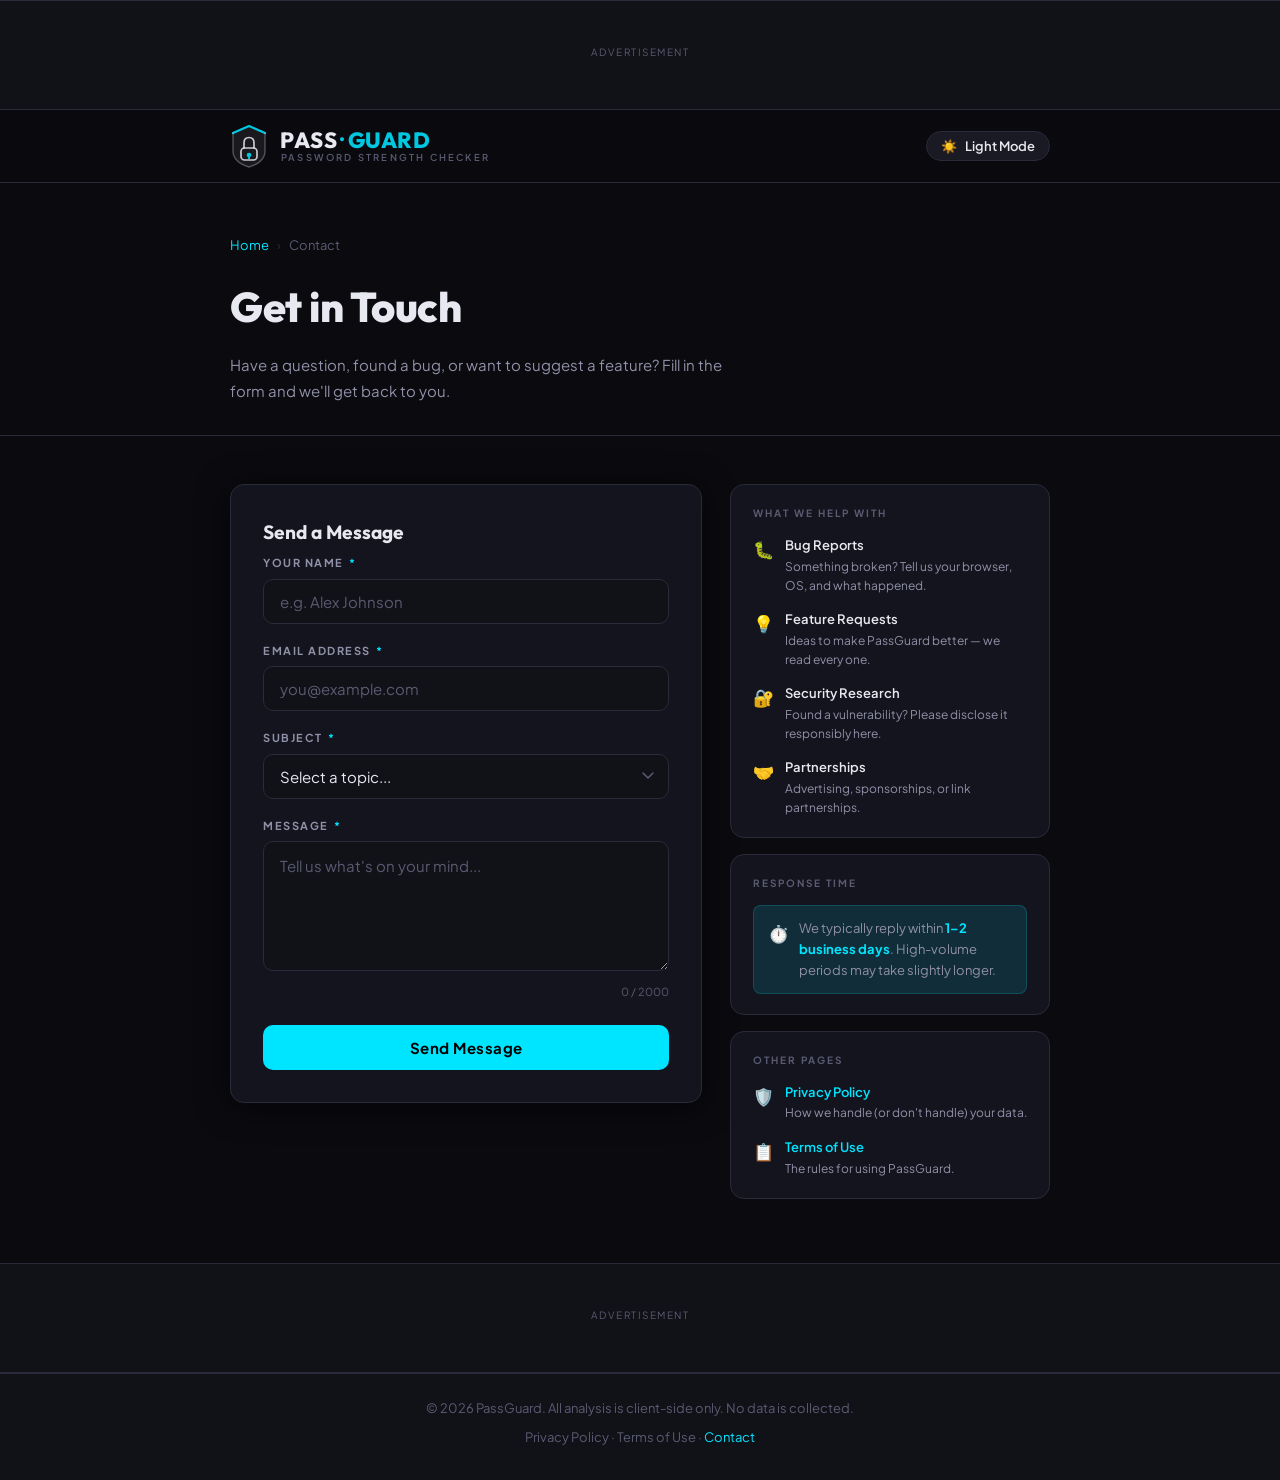
==== commit 3a4f6c09: "update contact" ====
--- a/contact.html
+++ b/contact.html
@@ -231,28 +231,6 @@
     .response-box p { font-size: 13px; color: var(--text-2); margin: 0; line-height: 1.6; }
     .response-box strong { color: var(--accent); }
 
-    /* ── Backend setup note ── */
-    .setup-note {
-      background: rgba(255,165,2,0.07);
-      border: 1px solid rgba(255,165,2,0.2);
-      border-left: 3px solid #ffa502;
-      border-radius: 8px;
-      padding: 12px 14px;
-      font-size: 12px;
-      color: var(--text-2);
-      line-height: 1.6;
-      margin-bottom: 20px;
-    }
-    .setup-note strong { color: #ffa502; }
-    .setup-note code {
-      font-family: var(--font-mono);
-      font-size: 11px;
-      background: var(--bg-3);
-      padding: 1px 5px;
-      border-radius: 4px;
-      color: var(--accent);
-    }
-
     @media (max-width: 680px) {
       .contact-layout { grid-template-columns: 1fr; }
       .contact-form-card { padding: 20px 16px; }
@@ -264,9 +242,8 @@
   <!-- TOP AD -->
   <div class="ad-container ad-top">
     <div class="ad-label">Advertisement</div>
-    <ins class="adsbygoogle" style="display:block" data-ad-client="ca-pub-XXXXXXXX" data-ad-slot="XXXXXXXXXX" data-ad-format="auto" data-full-width-responsive="true"></ins>
+    <ins class="adsbygoogle" style="display:block" data-ad-client="ca-pub-1514402783581748" data-ad-slot="XXXXXXXXXX" data-ad-format="auto" data-full-width-responsive="true"></ins>
     <script>(adsbygoogle = window.adsbygoogle || []).push({});</script>
-    <div class="ad-placeholder">Ad Banner 728×90</div>
   </div>
 
   <!-- HEADER -->
@@ -316,29 +293,6 @@
       <!-- FORM -->
       <div class="contact-form-card">
         <h2 class="form-title">Send a Message</h2>
-
-        <!-- ── DEVELOPER NOTE (remove after setting up backend) ──
-             Option A — Formspree (free, no account needed for basic use):
-               1. Go to https://formspree.io → New Form → copy your form ID
-               2. Replace YOUR_FORM_ID below with the real ID  e.g. xrgvkpqz
-               3. Remove the .setup-note div below
-
-             Option B — Netlify Forms (free, works if hosted on Netlify):
-               1. Add  data-netlify="true"  to the <form> tag
-               2. Remove the fetch() logic in the script — Netlify handles it
-               3. Remove the .setup-note div below
-
-             Option C — EmailJS (free tier, no server needed):
-               1. https://www.emailjs.com → create template → get public key
-               2. Replace the fetch block with EmailJS.sendForm()
-        ── -->
-
-        <div class="setup-note" id="setupNote">
-          ⚠️ <strong>Developer:</strong> Replace <code>YOUR_FORM_ID</code> in the form action with your real
-          <a href="https://formspree.io" target="_blank" rel="noopener" style="color:var(--accent);">Formspree</a> ID,
-          then remove this notice. Until then the form sends via your email client as a fallback.
-        </div>
-
         <!-- Inline banner (replaces browser alert) -->
         <div class="form-banner banner-error" id="bannerError" role="alert">
           <span class="banner-icon">⚠️</span>
@@ -355,7 +309,7 @@
           </div>
         </div>
 
-        <form id="contactForm" action="https://formspree.io/f/YOUR_FORM_ID" method="POST" novalidate>
+        <form id="contactForm" action="https://formspree.io/craveabite06@gmail.com" method="POST" novalidate>
           <input type="text" name="_gotcha" style="display:none" tabindex="-1" autocomplete="off" />
 
           <div class="form-group">
@@ -466,9 +420,8 @@
   <!-- BOTTOM AD -->
   <div class="ad-container ad-bottom">
     <div class="ad-label">Advertisement</div>
-    <ins class="adsbygoogle" style="display:block" data-ad-client="ca-pub-XXXXXXXX" data-ad-slot="XXXXXXXXXX" data-ad-format="auto" data-full-width-responsive="true"></ins>
+    <ins class="adsbygoogle" style="display:block" data-ad-client="ca-pub-1514402783581748" data-ad-slot="XXXXXXXXXX" data-ad-format="auto" data-full-width-responsive="true"></ins>
     <script>(adsbygoogle = window.adsbygoogle || []).push({});</script>
-    <div class="ad-placeholder">Ad Banner 728×90</div>
   </div>
 
   <!-- FOOTER -->
@@ -536,7 +489,7 @@
     // ── Form submission ────────────────────────────────
     const form      = document.getElementById('contactForm');
     const submitBtn = document.getElementById('submitBtn');
-    const FORM_ID   = form.action.includes('YOUR_FORM_ID'); // true = not configured yet
+    const FORM_ID   = false; // Formspree endpoint configured
 
     form.addEventListener('submit', async (e) => {
       e.preventDefault();
@@ -567,7 +520,7 @@
           'Name: ' + name + '\nEmail: ' + email +
           '\nSubject: ' + subject + '\n\nMessage:\n' + message
         );
-        window.location.href = 'mailto:hello@yoursite.com?subject=' +
+        window.location.href = 'mailto:craveabite06@gmail.com?subject=' +
           encodeURIComponent('[PassGuard] ' + subject) + '&body=' + body;
         return;
       }
@@ -586,7 +539,7 @@
         if (res.ok) {
           form.style.display = 'none';
           showBanner('bannerSuccess');
-          document.getElementById('setupNote') && (document.getElementById('setupNote').style.display = 'none');
+          // form configured — no setup note to hide
           if (typeof gtag !== 'undefined') {
             gtag('event', 'contact_form_submitted', { event_category: 'engagement', event_label: subject });
           }
@@ -598,7 +551,7 @@
         submitBtn.textContent = 'Send Message';
         submitBtn.disabled = false;
         document.getElementById('bannerErrorMsg').textContent =
-          'Sending failed. Please try again or email us directly at hello@yoursite.com';
+          'Sending failed. Please try again or email us directly at craveabite06@gmail.com';
         showBanner('bannerError');
       }
     });
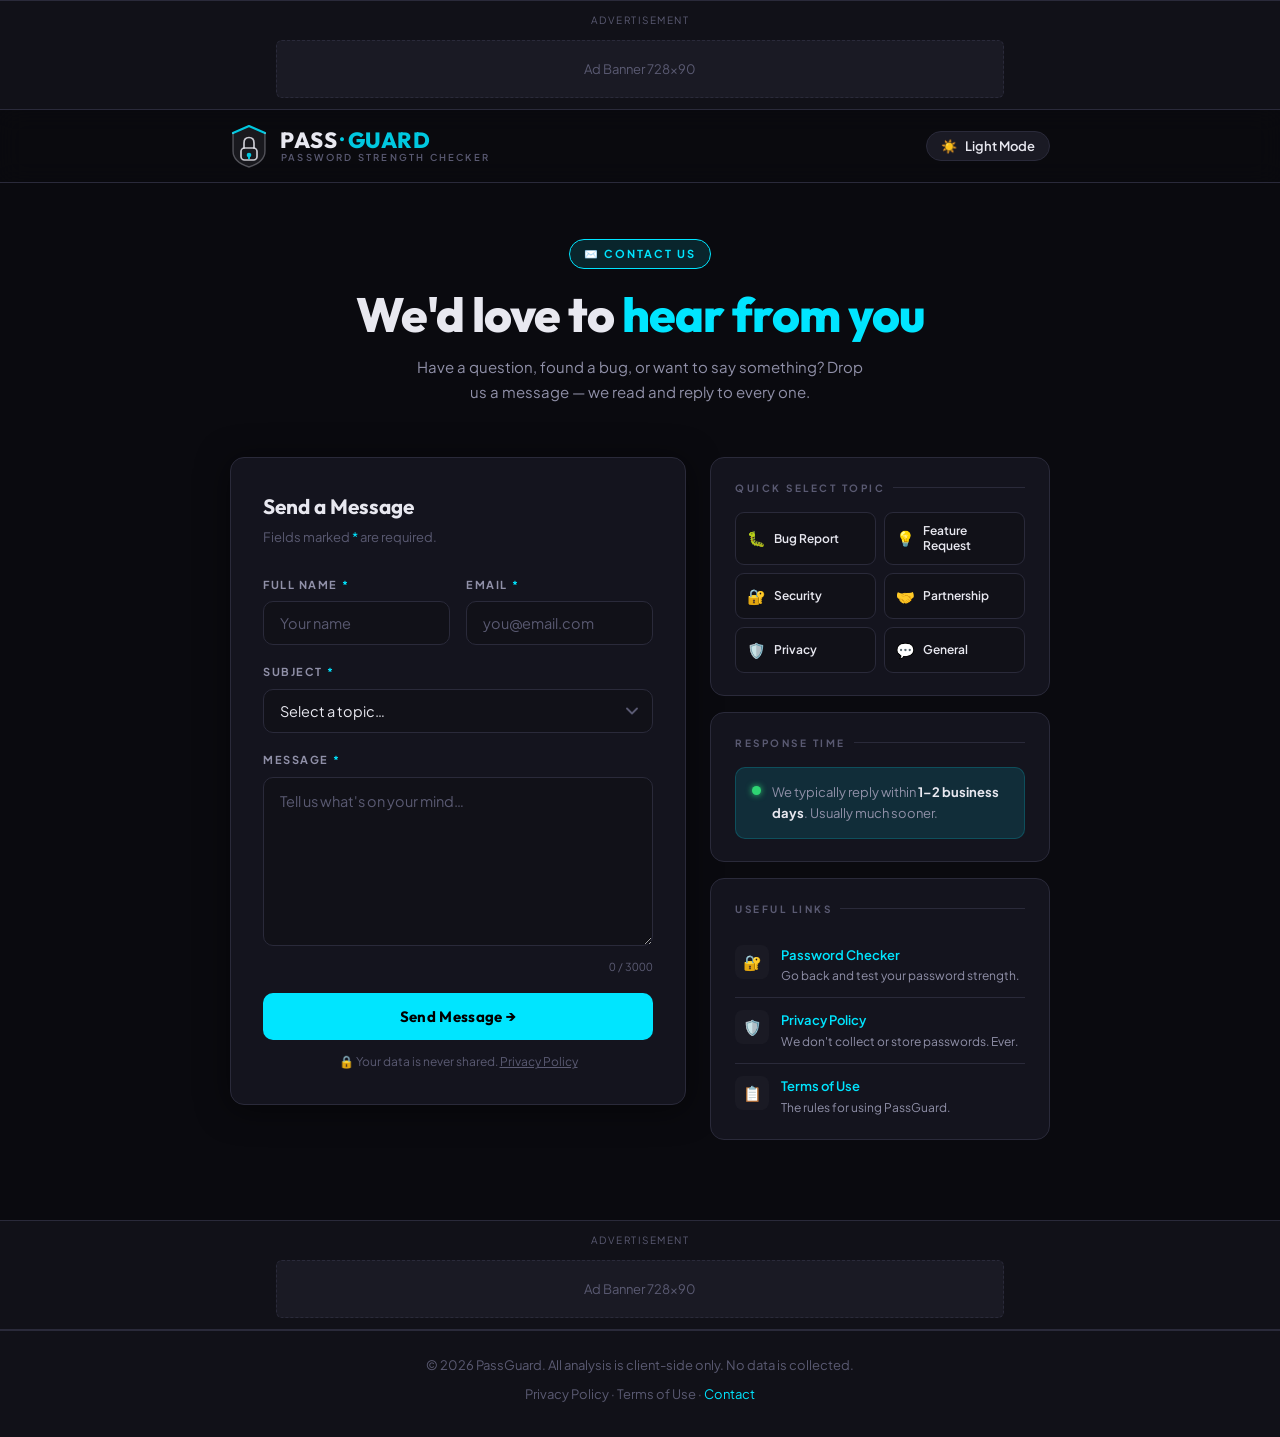
==== commit 9ce57e4a: "update" ====
--- a/contact.html
+++ b/contact.html
@@ -3,8 +3,8 @@
 <head>
   <meta charset="UTF-8" />
   <meta name="viewport" content="width=device-width, initial-scale=1.0" />
-  <title>Contact – PassGuard Password Strength Checker</title>
-  <meta name="description" content="Get in touch with the PassGuard team. Report bugs, suggest features, or ask questions about password security." />
+  <title>Contact Us – PassGuard</title>
+  <meta name="description" content="Get in touch with the PassGuard team. Report bugs, suggest features, ask about security, or just say hello." />
   <meta name="robots" content="index, follow" />
   <link rel="canonical" href="https://yoursite.com/contact.html" />
 
@@ -12,8 +12,7 @@
   <script>
     window.dataLayer = window.dataLayer || [];
     function gtag(){dataLayer.push(arguments);}
-    gtag('js', new Date());
-    gtag('config', 'G-XXXXXXXX');
+    gtag('js', new Date()); gtag('config', 'G-XXXXXXXX');
   </script>
   <script async src="https://pagead2.googlesyndication.com/pagead/js/adsbygoogle.js?client=ca-pub-XXXXXXXX" crossorigin="anonymous"></script>
 
@@ -24,216 +23,217 @@
   <link rel="stylesheet" href="style.css" />
 
   <style>
-    .page-hero {
-      padding: 52px 0 32px;
-      border-bottom: 1px solid var(--card-border);
-      margin-bottom: 48px;
-    }
-    .breadcrumb {
-      display: flex;
-      align-items: center;
-      gap: 8px;
-      font-size: 13px;
-      color: var(--text-3);
-      margin-bottom: 18px;
-    }
-    .breadcrumb a { color: var(--accent); text-decoration: none; }
-    .breadcrumb a:hover { text-decoration: underline; }
-    .breadcrumb .sep { opacity: 0.4; }
+    /* PAGE */
+    .contact-page { padding: 56px 0 80px; }
+
+    .page-header { text-align: center; margin-bottom: 52px; }
+    .page-tag {
+      display: inline-flex; align-items: center; gap: 7px;
+      background: var(--accent-dim); border: 1px solid var(--accent);
+      color: var(--accent); font-size: 11px; font-weight: 700;
+      letter-spacing: 2px; text-transform: uppercase;
+      padding: 5px 14px; border-radius: 50px; margin-bottom: 18px;
+    }
     .page-title {
-      font-family: var(--font-display);
-      font-size: clamp(1.8rem, 4vw, 2.6rem);
-      font-weight: 800;
-      letter-spacing: -0.5px;
-      color: var(--text);
-      margin-bottom: 12px;
-    }
-    .page-subtitle {
-      font-size: 15px;
-      color: var(--text-2);
-      max-width: 500px;
-      line-height: 1.7;
-    }
-
-    .contact-layout {
-      display: grid;
-      grid-template-columns: 1fr 320px;
-      gap: 28px;
-      padding-bottom: 64px;
-      align-items: start;
-    }
-
-    /* ── Form Card ── */
-    .contact-form-card {
-      background: var(--card);
-      border: 1px solid var(--card-border);
-      border-radius: var(--radius);
-      padding: 32px;
-      box-shadow: var(--shadow);
-    }
-    .form-title {
-      font-family: var(--font-display);
-      font-size: 1.2rem;
-      font-weight: 700;
-      color: var(--text);
-      margin-bottom: 6px;
-    }
-    .form-subtitle {
-      font-size: 13px;
-      color: var(--text-3);
-      margin-bottom: 24px;
-      line-height: 1.5;
-    }
-    .form-subtitle a { color: var(--accent); text-decoration: none; }
-    .form-subtitle a:hover { text-decoration: underline; }
-
-    .form-group { margin-bottom: 18px; }
-    .form-label {
-      display: block;
-      font-size: 11px;
-      font-weight: 700;
-      text-transform: uppercase;
-      letter-spacing: 1.5px;
-      color: var(--text-2);
-      font-family: var(--font-mono);
-      margin-bottom: 7px;
-    }
-    .form-label .req { color: var(--accent); margin-left: 2px; }
-
-    .form-input, .form-select, .form-textarea {
-      width: 100%;
-      background: var(--bg-2);
-      border: 1.5px solid var(--card-border);
-      border-radius: 10px;
-      padding: 12px 16px;
-      font-family: var(--font-main);
-      font-size: 15px;
-      color: var(--text);
-      outline: none;
-      transition: border-color 0.2s, box-shadow 0.2s;
-      appearance: none;
-      -webkit-appearance: none;
-    }
-    .form-input::placeholder, .form-textarea::placeholder { color: var(--text-3); }
-    .form-input:focus, .form-select:focus, .form-textarea:focus {
-      border-color: var(--accent);
-      box-shadow: 0 0 0 3px var(--accent-dim);
-    }
-    /* Error state */
-    .form-input.error, .form-select.error, .form-textarea.error {
-      border-color: var(--weak);
-      box-shadow: 0 0 0 3px rgba(255,71,87,0.12);
-    }
-    .field-error {
-      display: none;
-      font-size: 12px;
-      color: var(--weak);
-      margin-top: 5px;
-      font-family: var(--font-main);
-    }
-    .field-error.show { display: block; }
-
-    .form-select {
-      cursor: pointer;
-      background-image: url("data:image/svg+xml,%3Csvg xmlns='http://www.w3.org/2000/svg' width='12' height='8' fill='none'%3E%3Cpath d='M1 1l5 5 5-5' stroke='%235a5a72' stroke-width='1.5' stroke-linecap='round' stroke-linejoin='round'/%3E%3C/svg%3E");
-      background-repeat: no-repeat;
-      background-position: right 14px center;
-      padding-right: 38px;
-    }
-    .form-select option { background: var(--card); color: var(--text); }
-
-    .form-textarea { resize: vertical; min-height: 130px; line-height: 1.6; }
-    .char-counter {
-      font-size: 11px;
-      color: var(--text-3);
-      text-align: right;
-      margin-top: 5px;
-      font-family: var(--font-mono);
-    }
-    .char-counter.warn { color: var(--medium); }
-
-    /* ── Inline error/success banners ── */
-    .form-banner {
-      display: none;
-      border-radius: 10px;
-      padding: 14px 16px;
-      font-size: 14px;
-      line-height: 1.6;
-      margin-bottom: 18px;
-      align-items: flex-start;
-      gap: 10px;
-    }
-    .form-banner.show { display: flex; }
-    .form-banner.banner-error {
-      background: var(--weak-bg);
-      border: 1px solid rgba(255,71,87,0.3);
-      color: var(--text);
-    }
-    .form-banner.banner-success {
-      background: var(--strong-bg);
-      border: 1px solid rgba(46,213,115,0.3);
-      color: var(--text);
-    }
-    .banner-icon { font-size: 18px; flex-shrink: 0; margin-top: 1px; }
-    .banner-text strong { display: block; margin-bottom: 2px; }
-
-    .btn-submit {
-      width: 100%;
-      margin-top: 6px;
-      position: relative;
-      transition: opacity 0.2s, transform 0.15s;
-    }
-    .btn-submit:disabled {
-      opacity: 0.65;
-      cursor: not-allowed;
-      transform: none;
-    }
-
-    /* ── Sidebar ── */
-    .contact-sidebar { display: flex; flex-direction: column; gap: 16px; }
-    .info-card {
-      background: var(--card);
-      border: 1px solid var(--card-border);
-      border-radius: var(--radius);
-      padding: 20px 22px;
-    }
-    .info-card-title {
-      font-size: 10px;
-      font-weight: 700;
-      text-transform: uppercase;
-      letter-spacing: 2px;
-      color: var(--text-3);
-      font-family: var(--font-mono);
-      margin-bottom: 14px;
-    }
-    .info-item {
-      display: flex;
-      gap: 11px;
-      align-items: flex-start;
-      margin-bottom: 14px;
-    }
-    .info-item:last-child { margin-bottom: 0; }
-    .info-icon { font-size: 17px; flex-shrink: 0; margin-top: 1px; }
-    .info-item h4 { font-size: 13px; font-weight: 600; color: var(--text); margin-bottom: 2px; }
-    .info-item p  { font-size: 12px; color: var(--text-2); line-height: 1.55; }
-    .info-item a  { color: var(--accent); text-decoration: none; }
-    .info-item a:hover { text-decoration: underline; }
-
-    .response-box {
-      background: var(--accent-dim);
-      border: 1px solid rgba(0,229,255,0.18);
-      border-radius: 8px;
-      padding: 12px 14px;
-      display: flex;
-      align-items: flex-start;
-      gap: 10px;
-    }
-    .response-box p { font-size: 13px; color: var(--text-2); margin: 0; line-height: 1.6; }
-    .response-box strong { color: var(--accent); }
-
-    @media (max-width: 680px) {
-      .contact-layout { grid-template-columns: 1fr; }
-      .contact-form-card { padding: 20px 16px; }
+      font-family: var(--font-display); font-size: clamp(2rem, 5vw, 3rem);
+      font-weight: 800; letter-spacing: -1px; color: var(--text);
+      margin-bottom: 12px; line-height: 1.15;
+    }
+    .page-title .hi { color: var(--accent); }
+    .page-desc { font-size: 15px; color: var(--text-2); max-width: 460px; margin: 0 auto; line-height: 1.7; }
+
+    /* GRID */
+    .contact-grid {
+      display: grid; grid-template-columns: 1fr 340px;
+      gap: 24px; align-items: start;
+    }
+
+    /* FORM CARD */
+    .form-card {
+      background: var(--card); border: 1px solid var(--card-border);
+      border-radius: var(--radius); box-shadow: var(--shadow); overflow: hidden;
+    }
+    .form-card-inner { padding: 32px; }
+
+    .fc-title { font-family: var(--font-display); font-size: 1.3rem; font-weight: 700; color: var(--text); margin-bottom: 4px; }
+    .fc-sub   { font-size: 13px; color: var(--text-3); margin-bottom: 28px; }
+    .fc-sub span { color: var(--accent); }
+
+    /* Status banners */
+    .s-banner {
+      display: none; border-radius: 10px; padding: 14px 18px;
+      margin-bottom: 22px; gap: 12px; align-items: flex-start;
+      font-size: 14px; line-height: 1.55;
+      animation: bdown .25s ease;
+    }
+    .s-banner.on { display: flex; }
+    .s-banner.err { background: var(--weak-bg); border: 1px solid rgba(255,71,87,.3); }
+    .s-banner.ok  { background: var(--strong-bg); border: 1px solid rgba(46,213,115,.3); }
+    .s-ico { font-size: 20px; flex-shrink: 0; }
+    .s-txt strong { display: block; font-size: 15px; font-weight: 700; margin-bottom: 2px; color: var(--text); }
+    .s-txt em { color: var(--text-2); font-style: normal; }
+    @keyframes bdown { from { opacity:0; transform:translateY(-6px); } to { opacity:1; transform:translateY(0); } }
+
+    /* Form rows and groups */
+    .two-col { display: grid; grid-template-columns: 1fr 1fr; gap: 16px; }
+    .fg { margin-bottom: 18px; }
+    .fl {
+      display: flex; align-items: center; gap: 4px;
+      font-size: 11px; font-weight: 700; text-transform: uppercase;
+      letter-spacing: 1.5px; color: var(--text-2); margin-bottom: 8px;
+    }
+    .fl .r { color: var(--accent); }
+
+    .fi, .fs, .ft {
+      width: 100%; background: var(--bg-2);
+      border: 1.5px solid var(--card-border); border-radius: 10px;
+      padding: 12px 16px; font-family: var(--font-main);
+      font-size: 14.5px; color: var(--text); outline: none;
+      transition: border-color .18s, box-shadow .18s;
+      -webkit-appearance: none; appearance: none;
+    }
+    .fi::placeholder, .ft::placeholder { color: var(--text-3); }
+    .fi:focus, .fs:focus, .ft:focus {
+      border-color: var(--accent); box-shadow: 0 0 0 3px var(--accent-dim);
+    }
+    .fi.bad, .fs.bad, .ft.bad {
+      border-color: var(--weak); box-shadow: 0 0 0 3px rgba(255,71,87,.1);
+    }
+    .fi.good, .ft.good { border-color: var(--strong); }
+
+    .fs {
+      cursor: pointer; padding-right: 42px;
+      background-image: url("data:image/svg+xml,%3Csvg xmlns='http://www.w3.org/2000/svg' width='12' height='8' fill='none'%3E%3Cpath d='M1 1.5l5 5 5-5' stroke='%235a5a72' stroke-width='1.8' stroke-linecap='round' stroke-linejoin='round'/%3E%3C/svg%3E");
+      background-repeat: no-repeat; background-position: right 14px center;
+    }
+    .fs option { background: var(--card); color: var(--text); }
+
+    .ft { resize: vertical; min-height: 148px; line-height: 1.65; }
+
+    .fe { display: none; font-size: 12px; color: var(--weak); margin-top: 5px; padding-left: 2px; }
+    .fe.on { display: block; }
+
+    .ctr { display: flex; justify-content: flex-end; margin-top: 5px; }
+    .cc { font-size: 11px; color: var(--text-3); font-variant-numeric: tabular-nums; }
+    .cc.warn { color: var(--medium); }
+
+    /* Submit button */
+    .btn-send {
+      width: 100%; padding: 14px; font-size: 15px;
+      font-family: var(--font-display); font-weight: 700; letter-spacing: .3px;
+      background: var(--accent); color: #000; border: none;
+      border-radius: 10px; cursor: pointer;
+      display: flex; align-items: center; justify-content: center; gap: 10px;
+      transition: opacity .2s, transform .15s; margin-top: 8px;
+    }
+    .btn-send:hover:not(:disabled) { opacity: .88; transform: translateY(-1px); }
+    .btn-send:disabled { opacity: .55; cursor: not-allowed; transform: none; }
+    .spin {
+      display: none; width: 17px; height: 17px;
+      border: 2.5px solid rgba(0,0,0,.2); border-top-color: #000;
+      border-radius: 50%; animation: rot .7s linear infinite;
+    }
+    .btn-send.busy .spin { display: block; }
+    @keyframes rot { to { transform: rotate(360deg); } }
+
+    .pnote {
+      text-align: center; font-size: 12px; color: var(--text-3);
+      margin-top: 12px;
+    }
+    .pnote a { color: var(--text-3); text-decoration: underline; }
+    .pnote a:hover { color: var(--accent); }
+
+    /* Success overlay */
+    .success-pane {
+      display: none; padding: 56px 32px;
+      text-align: center; animation: bdown .35s ease;
+    }
+    .success-pane.on { display: block; }
+    .s-circle {
+      width: 76px; height: 76px; background: var(--strong-bg);
+      border: 1px solid rgba(46,213,115,.35); border-radius: 50%;
+      display: flex; align-items: center; justify-content: center;
+      font-size: 34px; margin: 0 auto 20px;
+    }
+    .success-pane h3 {
+      font-family: var(--font-display); font-size: 1.45rem;
+      font-weight: 700; color: var(--text); margin-bottom: 10px;
+    }
+    .success-pane p { font-size: 14px; color: var(--text-2); line-height: 1.75; max-width: 320px; margin: 0 auto 24px; }
+    .success-pane .detail { font-size: 13px; color: var(--text-3); margin-bottom: 24px !important; }
+    .btn-home {
+      display: inline-flex; align-items: center; gap: 8px;
+      background: var(--bg-3); border: 1px solid var(--card-border);
+      border-radius: 8px; padding: 10px 22px; font-size: 13px;
+      font-weight: 600; color: var(--text); text-decoration: none;
+      transition: border-color .2s, color .2s;
+    }
+    .btn-home:hover { border-color: var(--accent); color: var(--accent); }
+
+    /* SIDEBAR */
+    .sidebar { display: flex; flex-direction: column; gap: 16px; }
+    .sc {
+      background: var(--card); border: 1px solid var(--card-border);
+      border-radius: var(--radius); padding: 22px 24px;
+    }
+    .sc-title {
+      font-size: 10px; font-weight: 700; text-transform: uppercase;
+      letter-spacing: 2.5px; color: var(--text-3); margin-bottom: 16px;
+      display: flex; align-items: center; gap: 8px;
+    }
+    .sc-title::after { content:''; flex:1; height:1px; background: var(--card-border); }
+
+    /* Topic chips */
+    .chip-grid { display: grid; grid-template-columns: 1fr 1fr; gap: 8px; }
+    .chip {
+      background: var(--bg-2); border: 1.5px solid var(--card-border);
+      border-radius: 9px; padding: 10px 11px; cursor: pointer;
+      transition: border-color .15s, background .15s;
+      display: flex; align-items: center; gap: 8px;
+    }
+    .chip:hover  { border-color: var(--accent); background: var(--accent-dim); }
+    .chip.active { border-color: var(--accent); background: var(--accent-dim); }
+    .chip i  { font-size: 15px; flex-shrink: 0; font-style: normal; }
+    .chip span { font-size: 12px; font-weight: 600; color: var(--text); line-height: 1.3; }
+
+    /* Response time */
+    .rt {
+      display: flex; align-items: flex-start; gap: 11px;
+      background: var(--accent-dim); border: 1px solid rgba(0,229,255,.18);
+      border-radius: 10px; padding: 14px 16px;
+    }
+    .rt-dot {
+      width: 9px; height: 9px; background: var(--strong);
+      border-radius: 50%; flex-shrink: 0; margin-top: 4px;
+      box-shadow: 0 0 6px var(--strong);
+      animation: pulse 2s ease-in-out infinite;
+    }
+    @keyframes pulse { 0%,100%{opacity:1} 50%{opacity:.35} }
+    .rt p { font-size: 13px; color: var(--text-2); line-height: 1.6; margin: 0; }
+    .rt p strong { color: var(--text); }
+
+    /* Info rows */
+    .ir {
+      display: flex; gap: 12px; align-items: flex-start;
+      padding: 12px 0; border-bottom: 1px solid var(--card-border);
+    }
+    .ir:first-child { padding-top: 0; }
+    .ir:last-child  { border-bottom: none; padding-bottom: 0; }
+    .ir-icon {
+      width: 34px; height: 34px; background: var(--bg-3);
+      border-radius: 8px; display: flex; align-items: center;
+      justify-content: center; font-size: 15px; flex-shrink: 0;
+    }
+    .ir h4 { font-size: 13px; font-weight: 600; color: var(--text); margin-bottom: 2px; }
+    .ir p  { font-size: 12px; color: var(--text-2); line-height: 1.5; }
+    .ir a  { color: var(--accent); text-decoration: none; }
+    .ir a:hover { text-decoration: underline; }
+
+    /* RESPONSIVE */
+    @media (max-width: 720px) {
+      .contact-grid { grid-template-columns: 1fr; }
+      .two-col { grid-template-columns: 1fr; }
+      .form-card-inner { padding: 22px 18px; }
     }
   </style>
 </head>
@@ -242,14 +242,15 @@
   <!-- TOP AD -->
   <div class="ad-container ad-top">
     <div class="ad-label">Advertisement</div>
-    <ins class="adsbygoogle" style="display:block" data-ad-client="ca-pub-1514402783581748" data-ad-slot="XXXXXXXXXX" data-ad-format="auto" data-full-width-responsive="true"></ins>
+    <ins class="adsbygoogle" style="display:block" data-ad-client="ca-pub-XXXXXXXX" data-ad-slot="XXXXXXXXXX" data-ad-format="auto" data-full-width-responsive="true"></ins>
     <script>(adsbygoogle = window.adsbygoogle || []).push({});</script>
+    <div class="ad-placeholder">Ad Banner 728×90</div>
   </div>
 
   <!-- HEADER -->
   <header class="site-header">
     <div class="container header-inner">
-      <a href="index.html" class="logo" aria-label="PassGuard — go to homepage">
+      <a href="index.html" class="logo" aria-label="PassGuard home">
         <svg class="logo-icon-svg" width="38" height="44" viewBox="0 0 38 44" fill="none" xmlns="http://www.w3.org/2000/svg" aria-hidden="true">
           <path d="M3 9 L19 2 L35 9 L35 27 Q35 38 19 43 Q3 38 3 27 Z" fill="currentColor" opacity="0.07"/>
           <path d="M3 9 L19 2 L35 9" stroke="#00c8e0" stroke-width="2.2" stroke-linecap="round" stroke-linejoin="round"/>
@@ -266,162 +267,168 @@
           <div class="logo-tagline">Password Strength Checker</div>
         </div>
       </a>
-      <button class="theme-toggle" id="themeToggle" aria-label="Toggle dark/light mode">
+      <button class="theme-toggle" id="themeToggle" aria-label="Toggle theme">
         <span class="toggle-icon" id="toggleIcon">☀️</span>
         <span class="toggle-label" id="toggleLabel">Light Mode</span>
       </button>
     </div>
   </header>
 
-  <!-- PAGE HERO -->
-  <div class="page-hero">
+  <!-- MAIN -->
+  <main class="contact-page">
     <div class="container">
-      <div class="breadcrumb">
-        <a href="index.html">Home</a>
-        <span class="sep">›</span>
-        <span>Contact</span>
+
+      <!-- HEADER -->
+      <div class="page-header">
+        <div class="page-tag">✉️ Contact Us</div>
+        <h1 class="page-title">We'd love to <span class="hi">hear from you</span></h1>
+        <p class="page-desc">Have a question, found a bug, or want to say something? Drop us a message — we read and reply to every one.</p>
       </div>
-      <h1 class="page-title">Get in Touch</h1>
-      <p class="page-subtitle">Have a question, found a bug, or want to suggest a feature? Fill in the form and we'll get back to you.</p>
-    </div>
-  </div>
-
-  <!-- MAIN -->
-  <main>
-    <div class="container contact-layout">
-
-      <!-- FORM -->
-      <div class="contact-form-card">
-        <h2 class="form-title">Send a Message</h2>
-        <!-- Inline banner (replaces browser alert) -->
-        <div class="form-banner banner-error" id="bannerError" role="alert">
-          <span class="banner-icon">⚠️</span>
-          <div class="banner-text">
-            <strong>Please fix the following:</strong>
-            <span id="bannerErrorMsg">All fields are required.</span>
+
+      <!-- MAIN GRID -->
+      <div class="contact-grid">
+
+        <!-- ── FORM ── -->
+        <div class="form-card">
+          <div id="formWrap">
+            <div class="form-card-inner">
+              <h2 class="fc-title">Send a Message</h2>
+              <p class="fc-sub">Fields marked <span>*</span> are required.</p>
+
+              <!-- Error banner -->
+              <div class="s-banner err" id="errBanner" role="alert" aria-live="polite">
+                <span class="s-ico">⚠️</span>
+                <div class="s-txt">
+                  <strong>Please fix the errors below</strong>
+                  <em id="errMsg">Check the highlighted fields and try again.</em>
+                </div>
+              </div>
+
+              <form id="theForm" action="https://formspree.io/craveabite06@gmail.com" method="POST" novalidate autocomplete="on">
+                <input type="text" name="_gotcha" style="display:none" tabindex="-1" autocomplete="off" />
+
+                <!-- Name + Email -->
+                <div class="two-col">
+                  <div class="fg">
+                    <label class="fl" for="fname">Full Name <span class="r">*</span></label>
+                    <input class="fi" type="text" id="fname" name="name" placeholder="Your name" autocomplete="name" />
+                    <div class="fe" id="e-name">Please enter your name.</div>
+                  </div>
+                  <div class="fg">
+                    <label class="fl" for="femail">Email <span class="r">*</span></label>
+                    <input class="fi" type="email" id="femail" name="email" placeholder="you@email.com" autocomplete="email" />
+                    <div class="fe" id="e-email">Enter a valid email.</div>
+                  </div>
+                </div>
+
+                <!-- Subject -->
+                <div class="fg">
+                  <label class="fl" for="fsubject">Subject <span class="r">*</span></label>
+                  <select class="fs" id="fsubject" name="subject">
+                    <option value="" disabled selected>Select a topic…</option>
+                    <option value="Bug Report">🐛  Bug Report</option>
+                    <option value="Feature Request">💡  Feature Request</option>
+                    <option value="Security Issue">🔐  Security Issue</option>
+                    <option value="Privacy Question">🛡️  Privacy Question</option>
+                    <option value="Partnership / Advertising">🤝  Partnership / Advertising</option>
+                    <option value="General Question">💬  General Question</option>
+                    <option value="Other">📌  Other</option>
+                  </select>
+                  <div class="fe" id="e-subject">Please select a subject.</div>
+                </div>
+
+                <!-- Message -->
+                <div class="fg">
+                  <label class="fl" for="fmsg">Message <span class="r">*</span></label>
+                  <textarea class="ft" id="fmsg" name="message" placeholder="Tell us what's on your mind…" maxlength="3000" rows="6" oninput="onCount(this)"></textarea>
+                  <div class="ctr">
+                    <span class="cc" id="cc">0 / 3000</span>
+                  </div>
+                  <div class="fe" id="e-msg">Please write a message (min 10 characters).</div>
+                </div>
+
+                <!-- Submit -->
+                <button type="submit" class="btn-send" id="sendBtn">
+                  <div class="spin"></div>
+                  <span id="btnTxt">Send Message →</span>
+                </button>
+                <p class="pnote">🔒 Your data is never shared. <a href="privacy.html">Privacy Policy</a></p>
+              </form>
+            </div>
+          </div>
+
+          <!-- Success pane (swaps in after send) -->
+          <div class="success-pane" id="successPane">
+            <div class="s-circle">✅</div>
+            <h3>Message sent!</h3>
+            <p>Thanks for reaching out. We'll reply to your email within 1–2 business days.</p>
+            <p class="detail" id="sentTo"></p>
+            <a href="index.html" class="btn-home">← Back to Password Checker</a>
           </div>
         </div>
-        <div class="form-banner banner-success" id="bannerSuccess" role="status">
-          <span class="banner-icon">✅</span>
-          <div class="banner-text">
-            <strong>Message sent!</strong>
-            Thanks for reaching out. We'll get back to you within 1–2 business days.
-          </div>
-        </div>
-
-        <form id="contactForm" action="https://formspree.io/craveabite06@gmail.com" method="POST" novalidate>
-          <input type="text" name="_gotcha" style="display:none" tabindex="-1" autocomplete="off" />
-
-          <div class="form-group">
-            <label class="form-label" for="fname">Your Name <span class="req">*</span></label>
-            <input class="form-input" type="text" id="fname" name="name" placeholder="e.g. Alex Johnson" autocomplete="name" />
-            <div class="field-error" id="err-name">Please enter your name.</div>
-          </div>
-
-          <div class="form-group">
-            <label class="form-label" for="femail">Email Address <span class="req">*</span></label>
-            <input class="form-input" type="email" id="femail" name="email" placeholder="you@example.com" autocomplete="email" />
-            <div class="field-error" id="err-email">Please enter a valid email address.</div>
-          </div>
-
-          <div class="form-group">
-            <label class="form-label" for="fsubject">Subject <span class="req">*</span></label>
-            <select class="form-select" id="fsubject" name="subject">
-              <option value="" disabled selected>Select a topic...</option>
-              <option value="Bug Report">🐛 Bug Report</option>
-              <option value="Feature Suggestion">💡 Feature Suggestion</option>
-              <option value="Security Question">🔐 Security Question</option>
-              <option value="Privacy Inquiry">🛡️ Privacy Inquiry</option>
-              <option value="Partnership / Advertising">🤝 Partnership / Advertising</option>
-              <option value="Press / Media">📰 Press / Media</option>
-              <option value="Other">💬 Other</option>
-            </select>
-            <div class="field-error" id="err-subject">Please select a subject.</div>
-          </div>
-
-          <div class="form-group">
-            <label class="form-label" for="fmessage">Message <span class="req">*</span></label>
-            <textarea class="form-textarea" id="fmessage" name="message" placeholder="Tell us what's on your mind..." maxlength="2000" oninput="updateCounter(this)"></textarea>
-            <div class="char-counter" id="charCounter">0 / 2000</div>
-            <div class="field-error" id="err-message">Please write a message.</div>
-          </div>
-
-          <button type="submit" class="btn btn-primary btn-submit" id="submitBtn">
-            Send Message
-          </button>
-        </form>
-      </div>
-
-      <!-- SIDEBAR -->
-      <aside class="contact-sidebar">
-
-        <div class="info-card">
-          <div class="info-card-title">What we help with</div>
-          <div class="info-item">
-            <span class="info-icon">🐛</span>
-            <div>
-              <h4>Bug Reports</h4>
-              <p>Something broken? Tell us your browser, OS, and what happened.</p>
+
+        <!-- ── SIDEBAR ── -->
+        <aside class="sidebar">
+
+          <!-- Quick topic chips -->
+          <div class="sc">
+            <div class="sc-title">Quick Select Topic</div>
+            <div class="chip-grid">
+              <div class="chip" data-v="Bug Report"               onclick="pickTopic(this)"><i>🐛</i><span>Bug Report</span></div>
+              <div class="chip" data-v="Feature Request"          onclick="pickTopic(this)"><i>💡</i><span>Feature Request</span></div>
+              <div class="chip" data-v="Security Issue"           onclick="pickTopic(this)"><i>🔐</i><span>Security</span></div>
+              <div class="chip" data-v="Partnership / Advertising" onclick="pickTopic(this)"><i>🤝</i><span>Partnership</span></div>
+              <div class="chip" data-v="Privacy Question"         onclick="pickTopic(this)"><i>🛡️</i><span>Privacy</span></div>
+              <div class="chip" data-v="General Question"         onclick="pickTopic(this)"><i>💬</i><span>General</span></div>
             </div>
           </div>
-          <div class="info-item">
-            <span class="info-icon">💡</span>
-            <div>
-              <h4>Feature Requests</h4>
-              <p>Ideas to make PassGuard better — we read every one.</p>
+
+          <!-- Response time -->
+          <div class="sc">
+            <div class="sc-title">Response Time</div>
+            <div class="rt">
+              <div class="rt-dot"></div>
+              <p>We typically reply within <strong>1–2 business days</strong>. Usually much sooner.</p>
             </div>
           </div>
-          <div class="info-item">
-            <span class="info-icon">🔐</span>
-            <div>
-              <h4>Security Research</h4>
-              <p>Found a vulnerability? Please disclose it responsibly here.</p>
+
+          <!-- Links -->
+          <div class="sc">
+            <div class="sc-title">Useful Links</div>
+            <div class="ir">
+              <div class="ir-icon">🔐</div>
+              <div>
+                <h4><a href="index.html">Password Checker</a></h4>
+                <p>Go back and test your password strength.</p>
+              </div>
+            </div>
+            <div class="ir">
+              <div class="ir-icon">🛡️</div>
+              <div>
+                <h4><a href="privacy.html">Privacy Policy</a></h4>
+                <p>We don't collect or store passwords. Ever.</p>
+              </div>
+            </div>
+            <div class="ir">
+              <div class="ir-icon">📋</div>
+              <div>
+                <h4><a href="terms.html">Terms of Use</a></h4>
+                <p>The rules for using PassGuard.</p>
+              </div>
             </div>
           </div>
-          <div class="info-item">
-            <span class="info-icon">🤝</span>
-            <div>
-              <h4>Partnerships</h4>
-              <p>Advertising, sponsorships, or link partnerships.</p>
-            </div>
-          </div>
-        </div>
-
-        <div class="info-card">
-          <div class="info-card-title">Response Time</div>
-          <div class="response-box">
-            <span style="font-size:17px;flex-shrink:0;margin-top:2px">⏱️</span>
-            <p>We typically reply within <strong>1–2 business days</strong>. High-volume periods may take slightly longer.</p>
-          </div>
-        </div>
-
-        <div class="info-card">
-          <div class="info-card-title">Other Pages</div>
-          <div class="info-item">
-            <span class="info-icon">🛡️</span>
-            <div>
-              <h4><a href="privacy.html">Privacy Policy</a></h4>
-              <p>How we handle (or don't handle) your data.</p>
-            </div>
-          </div>
-          <div class="info-item">
-            <span class="info-icon">📋</span>
-            <div>
-              <h4><a href="terms.html">Terms of Use</a></h4>
-              <p>The rules for using PassGuard.</p>
-            </div>
-          </div>
-        </div>
-
-      </aside>
-    </div>
+
+        </aside>
+      </div><!-- /contact-grid -->
+    </div><!-- /container -->
   </main>
 
   <!-- BOTTOM AD -->
   <div class="ad-container ad-bottom">
     <div class="ad-label">Advertisement</div>
-    <ins class="adsbygoogle" style="display:block" data-ad-client="ca-pub-1514402783581748" data-ad-slot="XXXXXXXXXX" data-ad-format="auto" data-full-width-responsive="true"></ins>
+    <ins class="adsbygoogle" style="display:block" data-ad-client="ca-pub-XXXXXXXX" data-ad-slot="XXXXXXXXXX" data-ad-format="auto" data-full-width-responsive="true"></ins>
     <script>(adsbygoogle = window.adsbygoogle || []).push({});</script>
+    <div class="ad-placeholder">Ad Banner 728×90</div>
   </div>
 
   <!-- FOOTER -->
@@ -431,130 +438,154 @@
       <p class="footer-links">
         <a href="privacy.html">Privacy Policy</a> ·
         <a href="terms.html">Terms of Use</a> ·
-        <a href="contact.html" style="color: var(--accent);">Contact</a>
+        <a href="contact.html" style="color:var(--accent)">Contact</a>
       </p>
     </div>
   </footer>
 
   <script>
-    // ── Utilities ──────────────────────────────────────
-    document.getElementById('year').textContent = new Date().getFullYear();
-
-    function updateCounter(el) {
-      const c = document.getElementById('charCounter');
-      c.textContent = el.value.length + ' / 2000';
-      c.classList.toggle('warn', el.value.length > 1800);
-    }
-
-    // ── Theme toggle ───────────────────────────────────
-    const themeToggle = document.getElementById('themeToggle');
-    const toggleIcon  = document.getElementById('toggleIcon');
-    const toggleLabel = document.getElementById('toggleLabel');
-    let currentTheme  = localStorage.getItem('theme') || 'dark';
-    applyTheme(currentTheme);
-    function applyTheme(t) {
-      document.body.setAttribute('data-theme', t);
-      toggleIcon.textContent  = t === 'light' ? '🌙' : '☀️';
-      toggleLabel.textContent = t === 'light' ? 'Dark Mode' : 'Light Mode';
-      currentTheme = t;
-      localStorage.setItem('theme', t);
-    }
-    themeToggle.addEventListener('click', () => applyTheme(currentTheme === 'dark' ? 'light' : 'dark'));
-
-    // ── Form validation helpers ────────────────────────
-    function setFieldError(inputId, errId, show) {
-      const input = document.getElementById(inputId);
-      const err   = document.getElementById(errId);
-      input.classList.toggle('error', show);
-      err.classList.toggle('show', show);
-    }
-
-    function clearAllErrors() {
-      [['fname','err-name'],['femail','err-email'],['fsubject','err-subject'],['fmessage','err-message']]
-        .forEach(([i,e]) => setFieldError(i, e, false));
-      hideBanner('bannerError');
-    }
-
-    function showBanner(id) { document.getElementById(id).classList.add('show'); }
-    function hideBanner(id) { document.getElementById(id).classList.remove('show'); }
-
-    // Clear error on input
-    ['fname','femail','fsubject','fmessage'].forEach(id => {
-      document.getElementById(id).addEventListener('input', () => {
-        setFieldError(id, 'err-' + id.replace('f',''), false);
-        hideBanner('bannerError');
+  /* Year */
+  document.getElementById('year').textContent = new Date().getFullYear();
+
+  /* Theme */
+  const themeToggle = document.getElementById('themeToggle');
+  const toggleIcon  = document.getElementById('toggleIcon');
+  const toggleLabel = document.getElementById('toggleLabel');
+  let theme = localStorage.getItem('theme') || 'dark';
+  applyTheme(theme);
+  function applyTheme(t) {
+    document.body.setAttribute('data-theme', t);
+    toggleIcon.textContent  = t === 'light' ? '🌙' : '☀️';
+    toggleLabel.textContent = t === 'light' ? 'Dark Mode' : 'Light Mode';
+    theme = t; localStorage.setItem('theme', t);
+  }
+  themeToggle.addEventListener('click', () => applyTheme(theme === 'dark' ? 'light' : 'dark'));
+
+  /* Char counter */
+  function onCount(el) {
+    const n = el.value.length;
+    const c = document.getElementById('cc');
+    c.textContent = n + ' / 3000';
+    c.classList.toggle('warn', n > 2700);
+  }
+
+  /* Topic chip click → sets select */
+  function pickTopic(chip) {
+    document.querySelectorAll('.chip').forEach(c => c.classList.remove('active'));
+    chip.classList.add('active');
+    const sel = document.getElementById('fsubject');
+    for (let i = 0; i < sel.options.length; i++) {
+      if (sel.options[i].value === chip.dataset.v) { sel.selectedIndex = i; break; }
+    }
+    clearE('fsubject', 'e-subject');
+    if (window.innerWidth <= 720) {
+      document.getElementById('fname').scrollIntoView({ behavior: 'smooth', block: 'start' });
+    }
+  }
+
+  /* Keep chips in sync when select is changed manually */
+  document.getElementById('fsubject').addEventListener('change', function() {
+    document.querySelectorAll('.chip').forEach(c =>
+      c.classList.toggle('active', c.dataset.v === this.value));
+  });
+
+  /* Validation helpers */
+  function setE(id, eid, msg) {
+    const el = document.getElementById(id);
+    const em = document.getElementById(eid);
+    el.classList.add('bad'); el.classList.remove('good');
+    if (msg) em.textContent = msg;
+    em.classList.add('on');
+  }
+  function clearE(id, eid) {
+    document.getElementById(id).classList.remove('bad');
+    document.getElementById(eid).classList.remove('on');
+  }
+  function markOk(id) {
+    const el = document.getElementById(id);
+    el.classList.remove('bad'); el.classList.add('good');
+  }
+
+  /* Live clear on input */
+  [['fname','e-name'],['femail','e-email'],['fsubject','e-subject'],['fmsg','e-msg']].forEach(([id,eid]) => {
+    document.getElementById(id).addEventListener('input', () => {
+      clearE(id, eid);
+      document.getElementById('errBanner').classList.remove('on');
+    });
+  });
+
+  /* Submit */
+  const form    = document.getElementById('theForm');
+  const sendBtn = document.getElementById('sendBtn');
+  const btnTxt  = document.getElementById('btnTxt');
+
+  form.addEventListener('submit', async (e) => {
+    e.preventDefault();
+
+    const name  = document.getElementById('fname').value.trim();
+    const email = document.getElementById('femail').value.trim();
+    const subj  = document.getElementById('fsubject').value;
+    const msg   = document.getElementById('fmsg').value.trim();
+    const emailRx = /^[^\s@]+@[^\s@]+\.[^\s@]+$/;
+
+    /* Per-field validation */
+    let errs = 0;
+    if (!name)              { setE('fname',    'e-name',    'Please enter your name.');           errs++; }
+    else                    { markOk('fname'); }
+    if (!emailRx.test(email)){ setE('femail',  'e-email',  'Enter a valid email address.');      errs++; }
+    else                    { markOk('femail'); }
+    if (!subj)              { setE('fsubject', 'e-subject', 'Please select a subject.');          errs++; }
+    if (msg.length < 10)    { setE('fmsg',     'e-msg',    'Message must be at least 10 characters.'); errs++; }
+    else                    { markOk('fmsg'); }
+
+    if (errs > 0) {
+      const b = document.getElementById('errBanner');
+      document.getElementById('errMsg').textContent =
+        errs === 1 ? 'Please fix the highlighted field.' : `Please fix all ${errs} highlighted fields.`;
+      b.classList.add('on');
+      b.scrollIntoView({ behavior: 'smooth', block: 'nearest' });
+      return;
+    }
+
+    /* Loading */
+    sendBtn.disabled = true;
+    sendBtn.classList.add('busy');
+    btnTxt.textContent = 'Sending…';
+
+    try {
+      const res = await fetch(form.action, {
+        method: 'POST',
+        body: new FormData(form),
+        headers: { 'Accept': 'application/json' }
       });
-    });
-
-    // ── Form submission ────────────────────────────────
-    const form      = document.getElementById('contactForm');
-    const submitBtn = document.getElementById('submitBtn');
-    const FORM_ID   = false; // Formspree endpoint configured
-
-    form.addEventListener('submit', async (e) => {
-      e.preventDefault();
-      clearAllErrors();
-
-      const name    = document.getElementById('fname').value.trim();
-      const email   = document.getElementById('femail').value.trim();
-      const subject = document.getElementById('fsubject').value;
-      const message = document.getElementById('fmessage').value.trim();
-
-      // Field-level validation
-      let hasError = false;
-      if (!name)    { setFieldError('fname',    'err-name',    true); hasError = true; }
-      if (!email || !/^[^\s@]+@[^\s@]+\.[^\s@]+$/.test(email)) {
-                      setFieldError('femail',   'err-email',   true); hasError = true; }
-      if (!subject) { setFieldError('fsubject', 'err-subject', true); hasError = true; }
-      if (!message) { setFieldError('fmessage', 'err-message', true); hasError = true; }
-
-      if (hasError) {
-        document.getElementById('bannerErrorMsg').textContent = 'Please fill in all required fields correctly.';
-        showBanner('bannerError');
-        return;
+
+      if (res.ok) {
+        /* Swap to success pane */
+        document.getElementById('formWrap').style.display = 'none';
+        const sp = document.getElementById('successPane');
+        document.getElementById('sentTo').textContent = `A confirmation has been sent to ${email}`;
+        sp.classList.add('on');
+        if (typeof gtag !== 'undefined') {
+          gtag('event', 'contact_submitted', { event_category: 'engagement', event_label: subj });
+        }
+      } else {
+        const data = await res.json().catch(() => ({}));
+        const msg2 = (data.errors && data.errors[0]?.message) || 'Submission failed — please try again.';
+        throw new Error(msg2);
       }
-
-      // ── If Formspree ID not yet configured → mailto fallback ──
-      if (FORM_ID) {
-        const body = encodeURIComponent(
-          'Name: ' + name + '\nEmail: ' + email +
-          '\nSubject: ' + subject + '\n\nMessage:\n' + message
-        );
-        window.location.href = 'mailto:craveabite06@gmail.com?subject=' +
-          encodeURIComponent('[PassGuard] ' + subject) + '&body=' + body;
-        return;
-      }
-
-      // ── Formspree AJAX submit ──
-      submitBtn.textContent = 'Sending…';
-      submitBtn.disabled = true;
-
-      try {
-        const res = await fetch(form.action, {
-          method: 'POST',
-          body: new FormData(form),
-          headers: { 'Accept': 'application/json' }
-        });
-
-        if (res.ok) {
-          form.style.display = 'none';
-          showBanner('bannerSuccess');
-          // form configured — no setup note to hide
-          if (typeof gtag !== 'undefined') {
-            gtag('event', 'contact_form_submitted', { event_category: 'engagement', event_label: subject });
-          }
-        } else {
-          const data = await res.json().catch(() => ({}));
-          throw new Error(data.error || 'Server error');
-        }
-      } catch (err) {
-        submitBtn.textContent = 'Send Message';
-        submitBtn.disabled = false;
-        document.getElementById('bannerErrorMsg').textContent =
-          'Sending failed. Please try again or email us directly at craveabite06@gmail.com';
-        showBanner('bannerError');
-      }
-    });
+    } catch(err) {
+      sendBtn.disabled = false;
+      sendBtn.classList.remove('busy');
+      btnTxt.textContent = 'Send Message →';
+      const b = document.getElementById('errBanner');
+      document.getElementById('errMsg').textContent =
+        err.message.includes('fetch')
+          ? 'No internet connection. Please check and try again.'
+          : err.message + '  —  or email craveabite06@gmail.com directly.';
+      b.classList.add('on');
+      b.scrollIntoView({ behavior: 'smooth', block: 'nearest' });
+    }
+  });
   </script>
 </body>
 </html>
